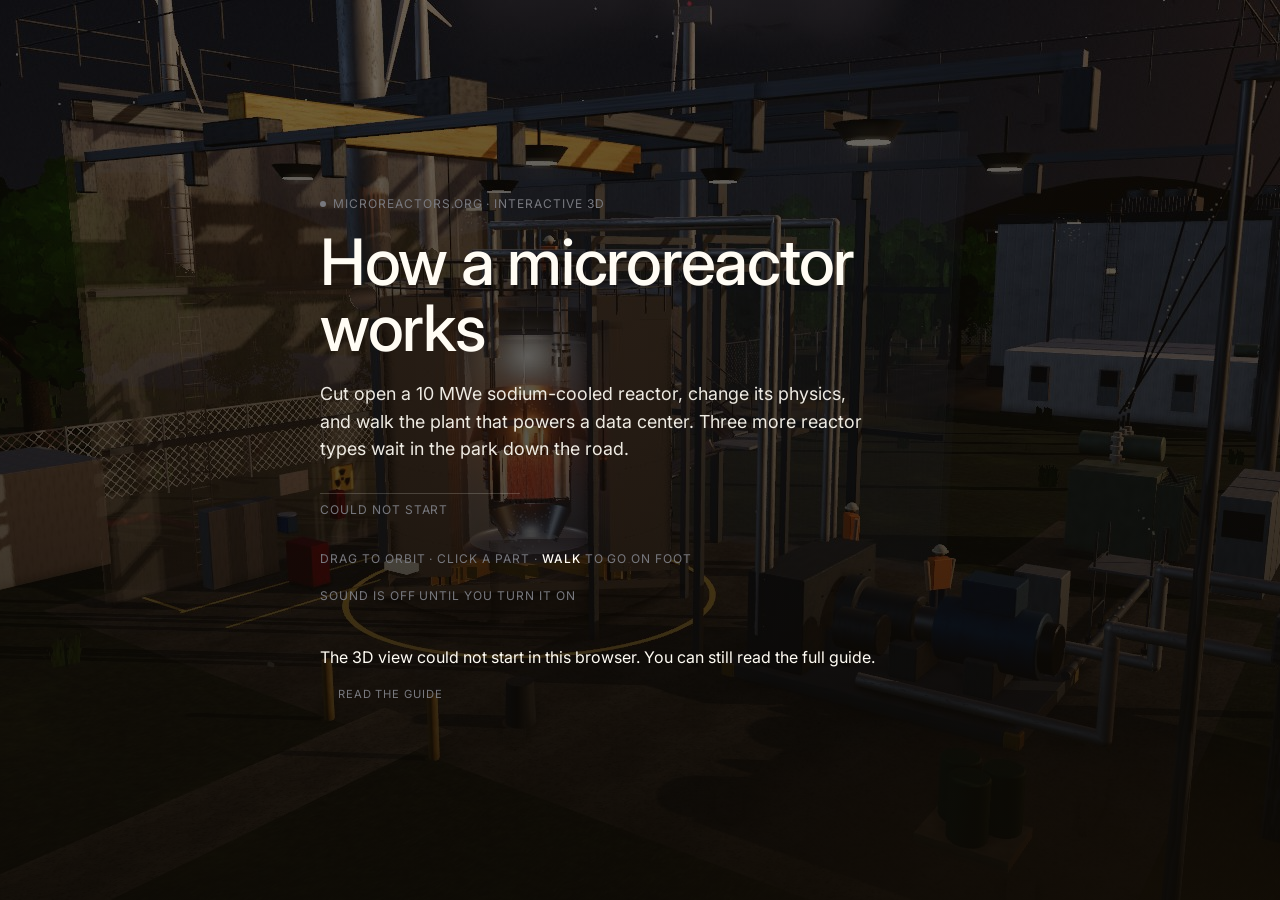
==== index.html @ c4700406 "Image stage, night sky, lamp halos, surface detail, small motion, label leaders - Post: AgX tone map" ====
<!DOCTYPE html>
<html lang="en">
<head>
<meta charset="utf-8">
<meta name="viewport" content="width=device-width, initial-scale=1, maximum-scale=1, user-scalable=no">
<title>How Microreactors Work: Interactive 3D Nuclear Plant Tour | Microreactors.org</title>
<meta name="description" content="Explore a microreactor in 3D. Cut open a sodium-cooled reactor, run its physics, walk the plant that powers a data center, and compare three more reactor types.">
<meta name="robots" content="index, follow, max-image-preview:large">
<meta name="theme-color" content="#0d0a05">
<link rel="icon" href="favicon.svg" type="image/svg+xml">
<link rel="apple-touch-icon" href="icon-192.png">
<link rel="manifest" href="site.webmanifest">
<link rel="canonical" href="https://microreactors.org/">
<meta property="og:type" content="article">
<meta property="og:site_name" content="Microreactors.org">
<meta property="og:locale" content="en_US">
<meta property="og:title" content="How Microreactors Work, in Interactive 3D">
<meta property="og:description" content="Cut open a sodium-cooled microreactor, run its physics, and walk the plant that powers a data center. Then visit heat-pipe, gas-cooled, and molten-salt reactors next door.">
<meta property="og:url" content="https://microreactors.org/">
<meta property="og:image" content="https://microreactors.org/og.png">
<meta property="og:image:width" content="1200">
<meta property="og:image:height" content="630">
<meta property="og:image:alt" content="Cutaway 3D view of a sodium-cooled microreactor inside its plant at dusk">
<meta name="twitter:card" content="summary_large_image">
<meta name="twitter:title" content="How Microreactors Work, in Interactive 3D">
<meta name="twitter:description" content="Cut open a sodium-cooled microreactor, run its physics, and walk the plant that powers a data center.">
<meta name="twitter:image" content="https://microreactors.org/og.png">
<!-- JSONLD:START -->
<script type="application/ld+json">{"@context":"https://schema.org","@type":"TechArticle","headline":"How microreactors work: an interactive 3D tour of a sodium-cooled plant, the data center it powers, and three other reactor types","description":"An interactive 3D explainer of a 10 MWe sodium-cooled microreactor: core, control drums, sodium pool, passive safety, power conversion, grid connection, and the data center it powers. A demonstration park adds heat-pipe, gas-cooled, and molten-salt microreactors.","name":"Microreactors.org: How Microreactors Work","url":"https://microreactors.org/","inLanguage":"en","publisher":{"@type":"Organization","name":"Microreactors.org","url":"https://microreactors.org/","logo":{"@type":"ImageObject","url":"https://microreactors.org/icon-512.png"}},"image":"https://microreactors.org/og.png","isAccessibleForFree":true,"learningResourceType":"interactive 3D model","audience":{"@type":"Audience","audienceType":"general public, students, policymakers"},"about":[{"@type":"Thing","name":"Microreactor"},{"@type":"Thing","name":"Sodium-cooled fast reactor"},{"@type":"Thing","name":"Nuclear power for data centers"},{"@type":"Thing","name":"Heat-pipe reactor"},{"@type":"Thing","name":"High-temperature gas-cooled reactor"},{"@type":"Thing","name":"Molten salt reactor"}],"hasPart":[{"@type":"DefinedTerm","name":"Reactor core","description":"The core is the compact region where fission takes place. Fuel assemblies sit in a tight hexagonal lattice, and the reflector surrounds them.","url":"https://microreactors.org/#core","inDefinedTermSet":"Reactor core"},{"@type":"DefinedTerm","name":"Fuel assemblies","description":"Each assembly is a hexagonal steel duct that holds a bundle of fuel pins. Sodium flows upward through the duct and carries the heat away.","url":"https://microreactors.org/#assemblies","inDefinedTermSet":"Reactor core"},{"@type":"DefinedTerm","name":"Fuel pins","description":"Fuel pins are sealed steel tubes filled with uranium fuel pellets. A wire wrapped around each pin keeps the pins apart and lets sodium flow between them.","url":"https://microreactors.org/#pins","inDefinedTermSet":"Reactor core"},{"@type":"DefinedTerm","name":"Neutron reflector","description":"The reflector ring surrounds the core and bounces escaping neutrons back in. It lets a small core sustain a chain reaction with less fuel.","url":"https://microreactors.org/#reflector","inDefinedTermSet":"Reactor core"},{"@type":"DefinedTerm","name":"Control drums","description":"Control drums are rotating cylinders inside the reflector. One face is a neutron absorber: turned toward the core it lowers power, turned away it raises power.","url":"https://microreactors.org/#drums","inDefinedTermSet":"Reactor core"},{"@type":"DefinedTerm","name":"Shutdown rods","description":"Shutdown rods drop into the core to stop the chain reaction. Gravity inserts them when the holding magnets lose power, so the system needs no operator action.","url":"https://microreactors.org/#rods","inDefinedTermSet":"Reactor core"},{"@type":"DefinedTerm","name":"Reactor vessel","description":"The reactor vessel is a stainless-steel tank that holds the core and the sodium pool. It operates near atmospheric pressure because sodium boils at 883 °C, far above operating temperature.","url":"https://microreactors.org/#vessel","inDefinedTermSet":"Primary system"},{"@type":"DefinedTerm","name":"Guard vessel","description":"A second steel vessel surrounds the reactor vessel with a small gap. If the inner vessel leaks, the guard vessel catches the sodium and keeps the core covered.","url":"https://microreactors.org/#guard","inDefinedTermSet":"Primary system"},{"@type":"DefinedTerm","name":"Sodium coolant pool","description":"Liquid sodium fills the vessel and carries heat from the core to the heat exchangers. It conducts heat very well and stays liquid from 98 °C to 883 °C.","url":"https://microreactors.org/#sodium","inDefinedTermSet":"Primary system"},{"@type":"DefinedTerm","name":"Electromagnetic pumps","description":"EM pumps drive sodium with magnetic fields instead of impellers. They have no moving parts, no seals, and nothing to wear out.","url":"https://microreactors.org/#pumps","inDefinedTermSet":"Primary system"},{"@type":"DefinedTerm","name":"Intermediate heat exchangers","description":"The IHX moves heat from the radioactive primary sodium to a clean intermediate loop. Thousands of thin tubes give the two fluids a large contact area without mixing.","url":"https://microreactors.org/#ihx","inDefinedTermSet":"Primary system"},{"@type":"DefinedTerm","name":"Reactor head & drives","description":"The head closes the vessel and carries every penetration. Rod drives, instrument lines, and pipe nozzles pass through it, and a rotating plug gives access for refueling.","url":"https://microreactors.org/#head","inDefinedTermSet":"Primary system"},{"@type":"DefinedTerm","name":"Decay heat removal","description":"After shutdown the fuel still produces a few percent of full power. Air ducts around the guard vessel let natural convection carry that heat to a chimney with no pumps and no power.","url":"https://microreactors.org/#dhr","inDefinedTermSet":"Safety & shielding"},{"@type":"DefinedTerm","name":"Radiation shielding","description":"Thick concrete and steel around the vessel absorb neutrons and gamma rays. Workers can approach the building while the reactor operates.","url":"https://microreactors.org/#shield","inDefinedTermSet":"Safety & shielding"},{"@type":"DefinedTerm","name":"Instrumentation","description":"Neutron detectors, thermocouples, and sodium level sensors report on the core in real time. The control system uses these readings to adjust the drums automatically.","url":"https://microreactors.org/#instruments","inDefinedTermSet":"Safety & shielding"},{"@type":"DefinedTerm","name":"Intermediate loop piping","description":"Insulated pipes carry the clean intermediate fluid from the IHX to the power conversion unit and back. The loop keeps radioactive sodium inside the reactor vault.","url":"https://microreactors.org/#loop","inDefinedTermSet":"Power conversion"},{"@type":"DefinedTerm","name":"Power conversion unit","description":"The PCU turns heat into electricity. Hot intermediate fluid heats a working gas that spins a turbine and a generator.","url":"https://microreactors.org/#pcu","inDefinedTermSet":"Power conversion"},{"@type":"DefinedTerm","name":"Air-cooled heat rejection","description":"Fans blow air across finned tubes to reject the waste heat of the power cycle. Dry cooling means the plant needs no cooling water.","url":"https://microreactors.org/#cooler","inDefinedTermSet":"Power conversion"},{"@type":"DefinedTerm","name":"Transmission line","description":"A short line carries the plant output to the campus substation. A second circuit on lattice towers ties the plant to the regional grid.","url":"https://microreactors.org/#txline","inDefinedTermSet":"Grid connection"},{"@type":"DefinedTerm","name":"Campus substation","description":"The campus substation steps the voltage down for the data center. Two transformers share the load so one can rest during maintenance.","url":"https://microreactors.org/#dcsub","inDefinedTermSet":"Grid connection"},{"@type":"DefinedTerm","name":"Data hall","description":"The data hall holds the servers that use the reactor output. One microreactor carries roughly 8 MW of IT load plus cooling and losses.","url":"https://microreactors.org/#dchall","inDefinedTermSet":"Data center"},{"@type":"DefinedTerm","name":"Server racks","description":"Servers sit in rows of racks with hot-aisle containment. Cold air enters the front of each rack and hot air leaves into a sealed aisle.","url":"https://microreactors.org/#racks","inDefinedTermSet":"Data center"},{"@type":"DefinedTerm","name":"UPS & electrical room","description":"The electrical room receives the feed from the substation and conditions it. UPS units ride through short dips while the generators start.","url":"https://microreactors.org/#ups","inDefinedTermSet":"Data center"},{"@type":"DefinedTerm","name":"Battery storage","description":"Battery containers smooth the load the reactor sees. The reactor runs flat out, and the batteries absorb or supply the difference.","url":"https://microreactors.org/#bess","inDefinedTermSet":"Data center"},{"@type":"DefinedTerm","name":"Backup generators","description":"Standby generators cover the hall if the reactor or the line is out. With the reactor as prime power, they run only for tests.","url":"https://microreactors.org/#gens","inDefinedTermSet":"Data center"},{"@type":"DefinedTerm","name":"Cooling plant","description":"Rooftop coolers reject the heat the servers make. Fans pull air across coils, and the chilled loop returns to the hall.","url":"https://microreactors.org/#dccool","inDefinedTermSet":"Data center"},{"@type":"DefinedTerm","name":"Reactor building","description":"A steel building encloses the reactor module and the power unit. Inside it, a concrete shield silo holds the module, gives seismic protection, and forms a final barrier for sodium.","url":"https://microreactors.org/#building","inDefinedTermSet":"Site & structure"},{"@type":"DefinedTerm","name":"Bridge crane","description":"An overhead bridge crane runs the length of the building. It lifts the reactor head, the shield plug, and the spent core cask during refueling.","url":"https://microreactors.org/#crane","inDefinedTermSet":"Site & structure"},{"@type":"DefinedTerm","name":"Switchyard & transformer","description":"The generator output steps up through a transformer to the local grid voltage. Switchgear cabinets protect the plant and let operators isolate it from the grid.","url":"https://microreactors.org/#switchyard","inDefinedTermSet":"Grid connection"},{"@type":"DefinedTerm","name":"Module delivery truck","description":"A heavy-haul trailer brings a complete reactor module from the factory. The crane lifts the skid off the trailer and sets it in the silo.","url":"https://microreactors.org/#truck","inDefinedTermSet":"Site & structure"},{"@type":"DefinedTerm","name":"Control & operations building","description":"Operators monitor the plant from this building. The reactor runs on its own, and the control system needs only oversight, so the room is small.","url":"https://microreactors.org/#control","inDefinedTermSet":"Site & structure"},{"@type":"DefinedTerm","name":"Used fuel cask pad","description":"After a core swap, the used core cools in a steel and concrete cask on this pad. The casks are passive, need no power, and ship off site later.","url":"https://microreactors.org/#casks","inDefinedTermSet":"Site & structure"},{"@type":"DefinedTerm","name":"Transport skid","description":"The reactor module ships from the factory on a steel skid. The skid sets the module in the shield silo and acts as its seismic base.","url":"https://microreactors.org/#skid","inDefinedTermSet":"Site & structure"},{"@type":"DefinedTerm","name":"Heat-pipe reactor module","description":"This sister plant has no pumps and no liquid coolant loop. The whole reactor ships inside one steel canister on a truck, and the lid is off here so you can see inside.","url":"https://microreactors.org/#hp_canister","inDefinedTermSet":"Heat-pipe reactor (park)"},{"@type":"DefinedTerm","name":"Monolith core","description":"The core is one solid block with fuel channels and heat-pipe channels drilled through it. Heat moves from the fuel into the block, then into the pipes. Nothing flows inside the core.","url":"https://microreactors.org/#hp_core","inDefinedTermSet":"Heat-pipe reactor (park)"},{"@type":"DefinedTerm","name":"Sodium heat pipes","description":"Each pipe is a sealed tube with a little sodium inside. Sodium boils at the hot end, the vapor flows to the cold end, condenses, and a wick pulls the liquid back. No pump, no valve, no power.","url":"https://microreactors.org/#hp_pipes","inDefinedTermSet":"Heat-pipe reactor (park)"},{"@type":"DefinedTerm","name":"Control drums","description":"Drums in the reflector turn to bring an absorber face toward or away from the core. They are the same idea as the drums in the sodium plant.","url":"https://microreactors.org/#hp_drums","inDefinedTermSet":"Heat-pipe reactor (park)"},{"@type":"DefinedTerm","name":"Heat-pipe heat exchanger","description":"The cold ends of the heat pipes pass through this block. Air or carbon dioxide flows around them, picks up the heat, and goes to the turbine.","url":"https://microreactors.org/#hp_hx","inDefinedTermSet":"Heat-pipe reactor (park)"},{"@type":"DefinedTerm","name":"Open-air Brayton skid","description":"A gas turbine and generator sit on one skid outside the canister. Air comes in through the filter house, goes through the heat exchanger, spins the turbine, and leaves through the stack.","url":"https://microreactors.org/#hp_pcu","inDefinedTermSet":"Heat-pipe reactor (park)"},{"@type":"DefinedTerm","name":"Helium pressure vessel","description":"This plant cools its core with helium gas under pressure. Helium does not react with anything and cannot boil. The vessel is a tall steel cylinder with the core in the middle.","url":"https://microreactors.org/#ht_vessel","inDefinedTermSet":"Gas-cooled reactor (park)"},{"@type":"DefinedTerm","name":"TRISO fuel","description":"Each fuel kernel is smaller than a poppy seed and wears four ceramic coatings. The coatings hold in fission products to well above 1,600 °C. The display case shows one particle cut open at large scale.","url":"https://microreactors.org/#ht_fuel","inDefinedTermSet":"Gas-cooled reactor (park)"},{"@type":"DefinedTerm","name":"Helium circulator","description":"A motor-driven blower on top of the vessel pushes helium down the outside of the core and up through the fuel. If it stops, the core cools itself by conduction and radiation.","url":"https://microreactors.org/#ht_circulator","inDefinedTermSet":"Gas-cooled reactor (park)"},{"@type":"DefinedTerm","name":"Helium-to-salt heat exchanger","description":"Hot helium hands its heat to a molten salt here. The salt then leaves the reactor building, so no nuclear system runs through the power plant next door.","url":"https://microreactors.org/#ht_ihx","inDefinedTermSet":"Gas-cooled reactor (park)"},{"@type":"DefinedTerm","name":"Molten-salt storage tanks","description":"Two tanks store hot and cold salt. The reactor runs flat out all day. The salt releases heat to the turbine when the data center needs it, like a thermal battery.","url":"https://microreactors.org/#ht_salt","inDefinedTermSet":"Gas-cooled reactor (park)"},{"@type":"DefinedTerm","name":"Steam turbine-generator","description":"Hot salt boils water in a steam generator, and the steam drives this turbine. It is ordinary power-plant equipment, and it can run faster or slower than the reactor because the tanks sit in between.","url":"https://microreactors.org/#ht_turbine","inDefinedTermSet":"Gas-cooled reactor (park)"},{"@type":"DefinedTerm","name":"Molten-salt reactor vessel","description":"In this plant the fuel is dissolved in the coolant. A hot salt with uranium in it flows through channels in a graphite block, where it goes critical, and then out to a heat exchanger.","url":"https://microreactors.org/#ms_vessel","inDefinedTermSet":"Molten-salt reactor (park)"},{"@type":"DefinedTerm","name":"Fuel-salt pump","description":"A pump on the vessel head moves the fuel salt around the loop. The motor sits above the salt, out of the heat, with a long shaft down to the impeller.","url":"https://microreactors.org/#ms_pump","inDefinedTermSet":"Molten-salt reactor (park)"},{"@type":"DefinedTerm","name":"Primary heat exchanger","description":"Fuel salt on one side, a clean coolant salt on the other. Fission products stay in the primary loop. The coolant salt carries the heat to the steam plant.","url":"https://microreactors.org/#ms_hx","inDefinedTermSet":"Molten-salt reactor (park)"},{"@type":"DefinedTerm","name":"Freeze plug and drain tank","description":"A small blower keeps a plug of salt frozen in the drain line. If power fails, the blower stops, the plug melts, and the fuel drains by gravity into this tank, where it cannot stay critical and cools passively.","url":"https://microreactors.org/#ms_drain","inDefinedTermSet":"Molten-salt reactor (park)"},{"@type":"DefinedTerm","name":"Off-gas system","description":"Gaseous fission products bubble out of the liquid fuel. The off-gas system pulls them into charcoal beds, holds them while they decay, and keeps the loop clean.","url":"https://microreactors.org/#ms_offgas","inDefinedTermSet":"Molten-salt reactor (park)"},{"@type":"DefinedTerm","name":"Steam plant","description":"Coolant salt boils water in the steam generator, and the steam turns the turbine-generator under the canopy. The reactor cell wall sits between here and the fuel.","url":"https://microreactors.org/#ms_turbine","inDefinedTermSet":"Molten-salt reactor (park)"}]}</script><!-- JSONLD:END -->
<link rel="preconnect" href="https://cdn.jsdelivr.net" crossorigin>
<link rel="modulepreload" href="app.js">
<link rel="modulepreload" href="walk.js">
<link rel="modulepreload" href="textures.js">
<link rel="modulepreload" href="physics.js">
<link rel="modulepreload" href="parts.js">
<link rel="modulepreload" href="audio.js">
<link rel="modulepreload" href="analytics.js">
<link rel="preconnect" href="https://fonts.googleapis.com">
<link rel="preconnect" href="https://fonts.gstatic.com" crossorigin>
<link href="https://fonts.googleapis.com/css2?family=Inter:wght@300;400;500;600&display=swap" rel="stylesheet">
<link rel="stylesheet" href="styles.css">
<script type="importmap">
{
  "imports": {
    "three": "https://cdn.jsdelivr.net/npm/three@0.170.0/build/three.module.js",
    "three/addons/": "https://cdn.jsdelivr.net/npm/three@0.170.0/examples/jsm/"
  }
}
</script>
</head>
<body>
<div id="app">
  <canvas id="c"></canvas>
  <div id="labels"></div>

  <!-- Loading (behind the title page) -->
  <div id="loading">
    <span class="dot dot--dashed dot--xl"></span>
    <div class="ltxt">Building the plant</div>
  </div>
  <!-- Title page -->
  <div id="intro" role="dialog" aria-labelledby="introTitle">
    <div class="introBg"></div>
    <div class="introBox">
      <div class="eyebrow"><span class="dot"></span>microreactors.org · interactive 3D</div>
      <h1 id="introTitle">How a microreactor works</h1>
      <p class="introLead">Cut open a 10 MWe sodium-cooled reactor, change its physics, and walk the plant that powers a data center. Three more reactor types wait in the park down the road.</p>
      <div class="introRow">
        <button id="enterBtn" class="enter" type="button" disabled><span class="dot dot--dashed"></span><span class="enterTxt">Preparing the plant</span></button>
        <div class="introStatus"><div class="introBar"><i id="introBarFill"></i></div><span id="introStep">Weathering materials</span></div>
      </div>
      <p class="introNote"><span>Drag to orbit · Click a part · <b>Walk</b> to go on foot</span><span>Sound is off until you turn it on</span></p>
      <div id="introFail" class="hidden"><p>The 3D view could not start in this browser. You can still read the full guide.</p><button id="introGuide" class="tbtn" type="button">Read the guide</button></div>
    </div>
  </div>

  <!-- Brand ornaments: gutter rulers and a coordinates stamp -->
  <div class="ruler-v ruler-v--left" aria-hidden="true"></div>
  <div class="ruler-v ruler-v--right" aria-hidden="true"></div>
  <div id="stamp" aria-hidden="true"><span class="fig">FIG 01</span><span class="coords">MICROREACTOR · SODIUM-COOLED · 10 MWe</span></div>

  <!-- Info card -->
  <section id="card" class="hidden">
    <button id="cardClose" class="xbtn" aria-label="Close">✕</button>
    <div class="eyebrow"><span class="dot"></span><span id="cardGroup"></span></div>
    <h2 id="cardTitle"></h2>
    <p id="cardDesc"></p>
    <dl id="cardSpecs"></dl>
    <div class="cardBtns">
      <button id="btnFly" class="tlink">Fly to</button>
      <button id="btnIsolate" class="tlink">X-ray others</button>
      <button id="btnNext" class="tlink">Next →</button>
    </div>
  </section>

  <!-- Physics panel -->
  <aside id="physics" class="hidden" aria-label="Plant physics">
    <button class="xbtn pClose" aria-label="Close">✕</button>
    <div class="eyebrow"><span class="dot dot--dashed"></span>Plant physics · live</div>
    <p id="phStatus" class="pStatus">Steady at full power. The drums hold reactivity at zero.</p>
    <div class="pRow">
      <label for="phDrums">Control drums <span id="phDrumsVal">60% out</span></label>
      <input id="phDrums" type="range" min="0" max="100" value="60">
    </div>
    <div class="pRow pToggles">
      <button id="phPumps" class="pt on"><span class="dot"></span>Primary pumps <em>on</em></button>
      <button id="phGen" class="pt on"><span class="dot"></span>Turbine-generator <em>online</em></button>
    </div>
    <div class="pRow pToggles">
      <button id="phScram" class="pt danger"><span class="dot"></span>SCRAM: drop the rods</button>
      <button id="phReset" class="pt"><span class="dot"></span>Reset to normal</button>
    </div>
    <canvas id="phChart" width="320" height="84" aria-label="Power and outlet temperature, last 90 seconds"></canvas>
    <div class="pLegend"><span><i class="lp"></i>Power</span><span><i class="lt"></i>Outlet temperature</span></div>
    <dl id="phRead" class="pRead">
      <dt>Thermal power</dt><dd id="rP">100% · 30.0 MWt</dd>
      <dt>Electric output</dt><dd id="rE">10.0 MWe</dd>
      <dt>Core outlet</dt><dd id="rT">550 °C</dd>
      <dt>Sodium flow</dt><dd id="rF">100% · pumped</dd>
      <dt>Passive cooling</dt><dd id="rR">0.1 MWt to air</dd>
      <dt>Data hall supply</dt><dd id="rD">Reactor</dd>
      <dt>Batteries</dt><dd id="rB">100%</dd>
      <dt>Backup generators</dt><dd id="rG">Standby</dd>
    </dl>
    <p class="fine">A lumped model for teaching: reactivity from the drums, negative temperature feedback, pump coast-down to natural circulation, decay heat after shutdown. Not a licensing calculation.</p>
  </aside>

  <!-- Guide: crawlable text for every part -->
  <aside id="guide" class="hidden" aria-label="Guide">
    <button class="xbtn gClose" aria-label="Close">✕</button>
    <div class="gScroll">
<!-- GUIDE:START -->
<header class="gHead"><div class="eyebrow"><span class="dot"></span>Guide</div><h1>How a sodium-cooled microreactor works, and how it powers a data center</h1><p class="lead">A microreactor is a small nuclear reactor, usually under 20 megawatts of electricity, that a factory builds and a truck delivers. This model shows a representative sodium-cooled, pool-type design of about 10 MWe, the building around it, the switchyard and transmission line, and the data center it powers.</p><p class="lead">Liquid sodium carries heat from a compact core to heat exchangers at near atmospheric pressure. Control drums in the reflector set the power. Shutdown rods and passive air cooling keep the core safe with no pumps and no operator action. The whole module ships on one skid and sets into a concrete shield silo.</p><p class="lead">Use the 3D model to cut the reactor open, explode it, search every part, run the start-up sequence, and change the physics live. The guide below lists every labeled component with its role and typical specifications.</p></header>
<section class="gGroup" id="guide-group-core"><h2>Reactor core</h2>
<article class="gPart" id="guide-core"><h3>Reactor core</h3><p>The core is the compact region where fission takes place. Fuel assemblies sit in a tight hexagonal lattice, and the reflector surrounds them.</p><dl><dt>Thermal power</dt><dd>≈ 30 MWt</dd><dt>Active height</dt><dd>≈ 1.0 m</dd><dt>Diameter</dt><dd>≈ 1.2 m</dd><dt>Refueling</dt><dd>Whole-core swap every 5–10 years</dd></dl><a class="tlink gShow" href="#core" data-part="core">Show in 3D →</a></article>
<article class="gPart" id="guide-assemblies"><h3>Fuel assemblies</h3><p>Each assembly is a hexagonal steel duct that holds a bundle of fuel pins. Sodium flows upward through the duct and carries the heat away.</p><dl><dt>Count</dt><dd>61</dd><dt>Duct material</dt><dd>HT-9 ferritic steel</dd><dt>Lattice pitch</dt><dd>≈ 135 mm</dd><dt>Pins per assembly</dt><dd>91, wire-wrapped</dd></dl><a class="tlink gShow" href="#assemblies" data-part="assemblies">Show in 3D →</a></article>
<article class="gPart" id="guide-pins"><h3>Fuel pins</h3><p>Fuel pins are sealed steel tubes filled with uranium fuel pellets. A wire wrapped around each pin keeps the pins apart and lets sodium flow between them.</p><dl><dt>Fuel form</dt><dd>U-Zr metal or UO₂, HALEU (&lt; 20% U-235)</dd><dt>Cladding</dt><dd>HT-9 steel</dd><dt>Pin diameter</dt><dd>≈ 9 mm</dd><dt>Peak cladding temp.</dt><dd>≈ 650 °C</dd></dl><a class="tlink gShow" href="#pins" data-part="pins">Show in 3D →</a></article>
<article class="gPart" id="guide-reflector"><h3>Neutron reflector</h3><p>The reflector ring surrounds the core and bounces escaping neutrons back in. It lets a small core sustain a chain reaction with less fuel.</p><dl><dt>Material</dt><dd>Beryllium oxide or graphite in steel cans</dd><dt>Radial thickness</dt><dd>≈ 280 mm</dd><dt>Height</dt><dd>≈ 1.1 m</dd><dt>Also houses</dt><dd>12 control drums</dd></dl><a class="tlink gShow" href="#reflector" data-part="reflector">Show in 3D →</a></article>
<article class="gPart" id="guide-drums"><h3>Control drums</h3><p>Control drums are rotating cylinders inside the reflector. One face is a neutron absorber: turned toward the core it lowers power, turned away it raises power.</p><dl><dt>Count</dt><dd>12</dd><dt>Absorber</dt><dd>Boron carbide (B₄C) sector, 120°</dd><dt>Diameter</dt><dd>≈ 220 mm</dd><dt>Drive</dt><dd>Stepper motor, 0–180° rotation</dd></dl><a class="tlink gShow" href="#drums" data-part="drums">Show in 3D →</a></article>
<article class="gPart" id="guide-rods"><h3>Shutdown rods</h3><p>Shutdown rods drop into the core to stop the chain reaction. Gravity inserts them when the holding magnets lose power, so the system needs no operator action.</p><dl><dt>Count</dt><dd>3</dd><dt>Absorber</dt><dd>Boron carbide (B₄C)</dd><dt>Insertion time</dt><dd>&lt; 2 s</dd><dt>Hold</dt><dd>Electromagnetic latch, fail-safe</dd></dl><a class="tlink gShow" href="#rods" data-part="rods">Show in 3D →</a></article>
</section>
<section class="gGroup" id="guide-group-primary"><h2>Primary system</h2>
<article class="gPart" id="guide-vessel"><h3>Reactor vessel</h3><p>The reactor vessel is a stainless-steel tank that holds the core and the sodium pool. It operates near atmospheric pressure because sodium boils at 883 °C, far above operating temperature.</p><dl><dt>Material</dt><dd>316H stainless steel</dd><dt>Height</dt><dd>≈ 5.5 m</dd><dt>Diameter</dt><dd>≈ 2.4 m</dd><dt>Design pressure</dt><dd>Near atmospheric</dd></dl><a class="tlink gShow" href="#vessel" data-part="vessel">Show in 3D →</a></article>
<article class="gPart" id="guide-guard"><h3>Guard vessel</h3><p>A second steel vessel surrounds the reactor vessel with a small gap. If the inner vessel leaks, the guard vessel catches the sodium and keeps the core covered.</p><dl><dt>Gap</dt><dd>≈ 150 mm, argon filled</dd><dt>Material</dt><dd>Stainless steel</dd><dt>Leak detection</dt><dd>Gap sensors and level probes</dd><dt>Function</dt><dd>Second barrier for sodium</dd></dl><a class="tlink gShow" href="#guard" data-part="guard">Show in 3D →</a></article>
<article class="gPart" id="guide-sodium"><h3>Sodium coolant pool</h3><p>Liquid sodium fills the vessel and carries heat from the core to the heat exchangers. It conducts heat very well and stays liquid from 98 °C to 883 °C.</p><dl><dt>Core inlet</dt><dd>≈ 400 °C</dd><dt>Core outlet</dt><dd>≈ 550 °C</dd><dt>Inventory</dt><dd>≈ 20 tonnes</dd><dt>Cover gas</dt><dd>Argon at ~1 atm</dd></dl><a class="tlink gShow" href="#sodium" data-part="sodium">Show in 3D →</a></article>
<article class="gPart" id="guide-pumps"><h3>Electromagnetic pumps</h3><p>EM pumps drive sodium with magnetic fields instead of impellers. They have no moving parts, no seals, and nothing to wear out.</p><dl><dt>Count</dt><dd>2</dd><dt>Type</dt><dd>Annular linear induction</dd><dt>Flow</dt><dd>≈ 150 kg/s each</dd><dt>Backup</dt><dd>Natural circulation</dd></dl><a class="tlink gShow" href="#pumps" data-part="pumps">Show in 3D →</a></article>
<article class="gPart" id="guide-ihx"><h3>Intermediate heat exchangers</h3><p>The IHX moves heat from the radioactive primary sodium to a clean intermediate loop. Thousands of thin tubes give the two fluids a large contact area without mixing.</p><dl><dt>Count</dt><dd>2</dd><dt>Type</dt><dd>Shell-and-tube, counter-flow</dd><dt>Duty</dt><dd>≈ 15 MWt each</dd><dt>Secondary fluid</dt><dd>Sodium or molten salt</dd></dl><a class="tlink gShow" href="#ihx" data-part="ihx">Show in 3D →</a></article>
<article class="gPart" id="guide-head"><h3>Reactor head &amp; drives</h3><p>The head closes the vessel and carries every penetration. Rod drives, instrument lines, and pipe nozzles pass through it, and a rotating plug gives access for refueling.</p><dl><dt>Deck thickness</dt><dd>≈ 300 mm steel</dd><dt>Rotating plug</dt><dd>≈ 1.8 m diameter</dd><dt>Penetrations</dt><dd>Rod drives, IHX nozzles, instruments</dd><dt>Shield plug</dt><dd>Borated steel and concrete below deck</dd></dl><a class="tlink gShow" href="#head" data-part="head">Show in 3D →</a></article>
</section>
<section class="gGroup" id="guide-group-safety"><h2>Safety &amp; shielding</h2>
<article class="gPart" id="guide-dhr"><h3>Decay heat removal</h3><p>After shutdown the fuel still produces a few percent of full power. Air ducts around the guard vessel let natural convection carry that heat to a chimney with no pumps and no power.</p><dl><dt>Type</dt><dd>Reactor vessel auxiliary cooling (RVACS)</dd><dt>Capacity</dt><dd>≈ 1 MWt</dd><dt>Driving force</dt><dd>Natural draft</dd><dt>Availability</dt><dd>Always on, passive</dd></dl><a class="tlink gShow" href="#dhr" data-part="dhr">Show in 3D →</a></article>
<article class="gPart" id="guide-shield"><h3>Radiation shielding</h3><p>Thick concrete and steel around the vessel absorb neutrons and gamma rays. Workers can approach the building while the reactor operates.</p><dl><dt>Material</dt><dd>Reinforced concrete and borated steel</dd><dt>Radial thickness</dt><dd>≈ 1.4 m</dd><dt>Top shield</dt><dd>Rotating shield plug</dd><dt>Design goal</dt><dd>Public dose limits met at site boundary</dd></dl><a class="tlink gShow" href="#shield" data-part="shield">Show in 3D →</a></article>
<article class="gPart" id="guide-instruments"><h3>Instrumentation</h3><p>Neutron detectors, thermocouples, and sodium level sensors report on the core in real time. The control system uses these readings to adjust the drums automatically.</p><dl><dt>Neutron detectors</dt><dd>4 ex-core fission chambers</dd><dt>Temperature</dt><dd>≈ 200 thermocouples</dd><dt>Leak detection</dt><dd>Guard-vessel gap sensors</dd><dt>Operation</dt><dd>Autonomous with remote monitoring</dd></dl><a class="tlink gShow" href="#instruments" data-part="instruments">Show in 3D →</a></article>
</section>
<section class="gGroup" id="guide-group-power"><h2>Power conversion</h2>
<article class="gPart" id="guide-loop"><h3>Intermediate loop piping</h3><p>Insulated pipes carry the clean intermediate fluid from the IHX to the power conversion unit and back. The loop keeps radioactive sodium inside the reactor vault.</p><dl><dt>Pipes</dt><dd>2 hot legs, 2 cold legs</dd><dt>Hot leg</dt><dd>≈ 520 °C</dd><dt>Cold leg</dt><dd>≈ 370 °C</dd><dt>Insulation</dt><dd>Mineral wool with steel jacket</dd></dl><a class="tlink gShow" href="#loop" data-part="loop">Show in 3D →</a></article>
<article class="gPart" id="guide-pcu"><h3>Power conversion unit</h3><p>The PCU turns heat into electricity. Hot intermediate fluid heats a working gas that spins a turbine and a generator.</p><dl><dt>Cycle</dt><dd>Supercritical CO₂ Brayton</dd><dt>Net output</dt><dd>≈ 10 MWe</dd><dt>Efficiency</dt><dd>≈ 35–40%</dd><dt>Footprint</dt><dd>One truck-transportable skid</dd></dl><a class="tlink gShow" href="#pcu" data-part="pcu">Show in 3D →</a></article>
<article class="gPart" id="guide-cooler"><h3>Air-cooled heat rejection</h3><p>Fans blow air across finned tubes to reject the waste heat of the power cycle. Dry cooling means the plant needs no cooling water.</p><dl><dt>Type</dt><dd>Forced-draft dry cooler</dd><dt>Heat rejected</dt><dd>≈ 20 MWt</dd><dt>Fans</dt><dd>6 × 3 m diameter</dd><dt>Water use</dt><dd>None</dd></dl><a class="tlink gShow" href="#cooler" data-part="cooler">Show in 3D →</a></article>
</section>
<section class="gGroup" id="guide-group-site"><h2>Site &amp; structure</h2>
<article class="gPart" id="guide-building"><h3>Reactor building</h3><p>A steel building encloses the reactor module and the power unit. Inside it, a concrete shield silo holds the module, gives seismic protection, and forms a final barrier for sodium.</p><dl><dt>Footprint</dt><dd>≈ 18 × 12 m</dd><dt>Shield silo</dt><dd>≈ 1.4 m reinforced concrete</dd><dt>Structure</dt><dd>Steel frame, insulated panels</dd><dt>Seismic</dt><dd>Module on isolated base</dd></dl><a class="tlink gShow" href="#building" data-part="building">Show in 3D →</a></article>
<article class="gPart" id="guide-crane"><h3>Bridge crane</h3><p>An overhead bridge crane runs the length of the building. It lifts the reactor head, the shield plug, and the spent core cask during refueling.</p><dl><dt>Capacity</dt><dd>≈ 40 t</dd><dt>Span</dt><dd>≈ 12 m</dd><dt>Hoist</dt><dd>Electric wire-rope, two speeds</dd><dt>Use</dt><dd>Refueling and major maintenance</dd></dl><a class="tlink gShow" href="#crane" data-part="crane">Show in 3D →</a></article>
<article class="gPart" id="guide-truck"><h3>Module delivery truck</h3><p>A heavy-haul trailer brings a complete reactor module from the factory. The crane lifts the skid off the trailer and sets it in the silo.</p><dl><dt>Load</dt><dd>One module on its skid, ≈ 80 t</dd><dt>Trailer</dt><dd>Lowboy, multi-axle</dd><dt>Permits</dt><dd>Standard oversize-load route</dd><dt>Factory to site</dt><dd>Days, not months</dd></dl><a class="tlink gShow" href="#truck" data-part="truck">Show in 3D →</a></article>
<article class="gPart" id="guide-control"><h3>Control &amp; operations building</h3><p>Operators monitor the plant from this building. The reactor runs on its own, and the control system needs only oversight, so the room is small.</p><dl><dt>Staff on shift</dt><dd>2 operators, 1 security</dd><dt>Monitoring</dt><dd>Local control room plus remote center</dd><dt>Also inside</dt><dd>Offices, instrument shop, break room</dd><dt>Footprint</dt><dd>≈ 14 × 6 m, two floors</dd></dl><a class="tlink gShow" href="#control" data-part="control">Show in 3D →</a></article>
<article class="gPart" id="guide-casks"><h3>Used fuel cask pad</h3><p>After a core swap, the used core cools in a steel and concrete cask on this pad. The casks are passive, need no power, and ship off site later.</p><dl><dt>Casks</dt><dd>4 positions</dd><dt>Shielding</dt><dd>Steel canister in a concrete overpack</dd><dt>Cooling</dt><dd>Passive air, no power</dd><dt>Dose at fence</dt><dd>Below public limits</dd></dl><a class="tlink gShow" href="#casks" data-part="casks">Show in 3D →</a></article>
<article class="gPart" id="guide-skid"><h3>Transport skid</h3><p>The reactor module ships from the factory on a steel skid. The skid sets the module in the shield silo and acts as its seismic base.</p><dl><dt>Fits</dt><dd>Standard heavy-haul trailer</dd><dt>Mass</dt><dd>≈ 80 t with module</dd><dt>Transport</dt><dd>Truck or rail</dd><dt>Install time</dt><dd>Weeks, not years</dd></dl><a class="tlink gShow" href="#skid" data-part="skid">Show in 3D →</a></article>
</section>
<section class="gGroup" id="guide-group-grid"><h2>Grid connection</h2>
<article class="gPart" id="guide-txline"><h3>Transmission line</h3><p>A short line carries the plant output to the campus substation. A second circuit on lattice towers ties the plant to the regional grid.</p><dl><dt>Voltage</dt><dd>69 kV, three phase</dd><dt>Campus line</dt><dd>≈ 30 m on steel monopoles</dd><dt>Grid tie</dt><dd>Lattice towers to the regional network</dd><dt>Capacity</dt><dd>≈ 12 MW, far above plant output</dd></dl><a class="tlink gShow" href="#txline" data-part="txline">Show in 3D →</a></article>
<article class="gPart" id="guide-dcsub"><h3>Campus substation</h3><p>The campus substation steps the voltage down for the data center. Two transformers share the load so one can rest during maintenance.</p><dl><dt>Transformers</dt><dd>2 × 8 MVA, 69 kV to 13.8 kV</dd><dt>Redundancy</dt><dd>N+1, either unit carries the hall</dd><dt>Protection</dt><dd>Breakers and relays in the switch house</dd><dt>Feed to hall</dt><dd>Underground duct bank</dd></dl><a class="tlink gShow" href="#dcsub" data-part="dcsub">Show in 3D →</a></article>
<article class="gPart" id="guide-switchyard"><h3>Switchyard &amp; transformer</h3><p>The generator output steps up through a transformer to the local grid voltage. Switchgear cabinets protect the plant and let operators isolate it from the grid.</p><dl><dt>Transformer</dt><dd>≈ 12 MVA, 13.8 kV to 69 kV</dd><dt>Switchgear</dt><dd>Metal-clad, 3 cabinets</dd><dt>Connection</dt><dd>Single feeder to local grid or microgrid</dd><dt>Islanding</dt><dd>Can run isolated with a load bank</dd></dl><a class="tlink gShow" href="#switchyard" data-part="switchyard">Show in 3D →</a></article>
</section>
<section class="gGroup" id="guide-group-datacenter"><h2>Data center</h2>
<article class="gPart" id="guide-dchall"><h3>Data hall</h3><p>The data hall holds the servers that use the reactor output. One microreactor carries roughly 8 MW of IT load plus cooling and losses.</p><dl><dt>Footprint</dt><dd>≈ 48 × 22 m</dd><dt>IT load</dt><dd>≈ 8 MW</dd><dt>Racks</dt><dd>320 at ≈ 25 kW each</dd><dt>Uptime target</dt><dd>Tier III, concurrently maintainable</dd></dl><a class="tlink gShow" href="#dchall" data-part="dchall">Show in 3D →</a></article>
<article class="gPart" id="guide-racks"><h3>Server racks</h3><p>Servers sit in rows of racks with hot-aisle containment. Cold air enters the front of each rack and hot air leaves into a sealed aisle.</p><dl><dt>Rows</dt><dd>8 rows × 40 racks</dd><dt>Rack power</dt><dd>≈ 25 kW, liquid-ready</dd><dt>Containment</dt><dd>Hot aisle, doors at each end</dd><dt>Distribution</dt><dd>Overhead busway, A and B feeds</dd></dl><a class="tlink gShow" href="#racks" data-part="racks">Show in 3D →</a></article>
<article class="gPart" id="guide-ups"><h3>UPS &amp; electrical room</h3><p>The electrical room receives the feed from the substation and conditions it. UPS units ride through short dips while the generators start.</p><dl><dt>UPS</dt><dd>2 × 5 MW, N+1</dd><dt>Ride-through</dt><dd>≈ 5 minutes at full load</dd><dt>Switchgear</dt><dd>13.8 kV to 480 V</dd><dt>Distribution</dt><dd>PDUs feed the overhead busway</dd></dl><a class="tlink gShow" href="#ups" data-part="ups">Show in 3D →</a></article>
<article class="gPart" id="guide-bess"><h3>Battery storage</h3><p>Battery containers smooth the load the reactor sees. The reactor runs flat out, and the batteries absorb or supply the difference.</p><dl><dt>Capacity</dt><dd>≈ 10 MWh in 3 containers</dd><dt>Power</dt><dd>≈ 5 MW</dd><dt>Chemistry</dt><dd>Lithium iron phosphate</dd><dt>Role</dt><dd>Load following and black start</dd></dl><a class="tlink gShow" href="#bess" data-part="bess">Show in 3D →</a></article>
<article class="gPart" id="guide-gens"><h3>Backup generators</h3><p>Standby generators cover the hall if the reactor or the line is out. With the reactor as prime power, they run only for tests.</p><dl><dt>Units</dt><dd>2 × 3 MW</dd><dt>Fuel</dt><dd>Diesel, 24 hours on site</dd><dt>Start time</dt><dd>&lt; 10 s to full load</dd><dt>Duty</dt><dd>Standby, monthly test</dd></dl><a class="tlink gShow" href="#gens" data-part="gens">Show in 3D →</a></article>
<article class="gPart" id="guide-dccool"><h3>Cooling plant</h3><p>Rooftop coolers reject the heat the servers make. Fans pull air across coils, and the chilled loop returns to the hall.</p><dl><dt>Heat rejected</dt><dd>≈ 9 MW</dd><dt>Units</dt><dd>6 rooftop dry coolers</dd><dt>Loop</dt><dd>Warm water, 30 °C supply</dd><dt>Water use</dt><dd>None, dry cooling</dd></dl><a class="tlink gShow" href="#dccool" data-part="dccool">Show in 3D →</a></article>
</section>
<section class="gGroup" id="guide-group-heatpipe"><h2>Heat-pipe reactor (park)</h2>
<article class="gPart" id="guide-hp_canister"><h3>Heat-pipe reactor module</h3><p>This sister plant has no pumps and no liquid coolant loop. The whole reactor ships inside one steel canister on a truck, and the lid is off here so you can see inside.</p><dl><dt>Electric output</dt><dd>≈ 5 MWe</dd><dt>Thermal power</dt><dd>≈ 15 MWt</dd><dt>Canister</dt><dd>≈ 3 m dia × 10 m</dd><dt>Core life</dt><dd>≈ 8 years, then swap the module</dd></dl><a class="tlink gShow" href="#hp_canister" data-part="hp_canister">Show in 3D →</a></article>
<article class="gPart" id="guide-hp_core"><h3>Monolith core</h3><p>The core is one solid block with fuel channels and heat-pipe channels drilled through it. Heat moves from the fuel into the block, then into the pipes. Nothing flows inside the core.</p><dl><dt>Fuel</dt><dd>TRISO particles in compacts</dd><dt>Block</dt><dd>Graphite or steel monolith</dd><dt>Diameter</dt><dd>≈ 1.6 m</dd><dt>Length</dt><dd>≈ 2.4 m</dd></dl><a class="tlink gShow" href="#hp_core" data-part="hp_core">Show in 3D →</a></article>
<article class="gPart" id="guide-hp_pipes"><h3>Sodium heat pipes</h3><p>Each pipe is a sealed tube with a little sodium inside. Sodium boils at the hot end, the vapor flows to the cold end, condenses, and a wick pulls the liquid back. No pump, no valve, no power.</p><dl><dt>Count</dt><dd>≈ 100 to 200</dd><dt>Working fluid</dt><dd>Sodium, a few hundred grams per pipe</dd><dt>Operating temperature</dt><dd>≈ 650 °C</dd><dt>Heat per pipe</dt><dd>≈ 100 kW</dd></dl><a class="tlink gShow" href="#hp_pipes" data-part="hp_pipes">Show in 3D →</a></article>
<article class="gPart" id="guide-hp_drums"><h3>Control drums</h3><p>Drums in the reflector turn to bring an absorber face toward or away from the core. They are the same idea as the drums in the sodium plant.</p><dl><dt>Count</dt><dd>12</dd><dt>Absorber</dt><dd>Boron carbide</dd><dt>Drive</dt><dd>Electric motor, fail-safe spring</dd></dl><a class="tlink gShow" href="#hp_drums" data-part="hp_drums">Show in 3D →</a></article>
<article class="gPart" id="guide-hp_hx"><h3>Heat-pipe heat exchanger</h3><p>The cold ends of the heat pipes pass through this block. Air or carbon dioxide flows around them, picks up the heat, and goes to the turbine.</p><dl><dt>Working gas</dt><dd>Air or supercritical CO₂</dd><dt>Gas outlet temperature</dt><dd>≈ 600 °C</dd><dt>Size</dt><dd>≈ 2 × 2 × 1.5 m</dd></dl><a class="tlink gShow" href="#hp_hx" data-part="hp_hx">Show in 3D →</a></article>
<article class="gPart" id="guide-hp_pcu"><h3>Open-air Brayton skid</h3><p>A gas turbine and generator sit on one skid outside the canister. Air comes in through the filter house, goes through the heat exchanger, spins the turbine, and leaves through the stack.</p><dl><dt>Cycle</dt><dd>Open-air Brayton</dd><dt>Electric output</dt><dd>≈ 5 MWe</dd><dt>Cooling water</dt><dd>None</dd><dt>Footprint</dt><dd>≈ 12 × 4 m</dd></dl><a class="tlink gShow" href="#hp_pcu" data-part="hp_pcu">Show in 3D →</a></article>
</section>
<section class="gGroup" id="guide-group-htgr"><h2>Gas-cooled reactor (park)</h2>
<article class="gPart" id="guide-ht_vessel"><h3>Helium pressure vessel</h3><p>This plant cools its core with helium gas under pressure. Helium does not react with anything and cannot boil. The vessel is a tall steel cylinder with the core in the middle.</p><dl><dt>Coolant</dt><dd>Helium at ≈ 7 MPa</dd><dt>Core outlet</dt><dd>≈ 630 °C</dd><dt>Thermal power</dt><dd>≈ 15 MWt</dd><dt>Core life</dt><dd>≈ 20 years</dd></dl><a class="tlink gShow" href="#ht_vessel" data-part="ht_vessel">Show in 3D →</a></article>
<article class="gPart" id="guide-ht_fuel"><h3>TRISO fuel</h3><p>Each fuel kernel is smaller than a poppy seed and wears four ceramic coatings. The coatings hold in fission products to well above 1,600 °C. The display case shows one particle cut open at large scale.</p><dl><dt>Kernel</dt><dd>Uranium oxycarbide, ≈ 0.5 mm</dd><dt>Coatings</dt><dd>Buffer, PyC, SiC, PyC</dd><dt>Particle size</dt><dd>≈ 1 mm</dd><dt>Particles per reactor</dt><dd>Billions</dd></dl><a class="tlink gShow" href="#ht_fuel" data-part="ht_fuel">Show in 3D →</a></article>
<article class="gPart" id="guide-ht_circulator"><h3>Helium circulator</h3><p>A motor-driven blower on top of the vessel pushes helium down the outside of the core and up through the fuel. If it stops, the core cools itself by conduction and radiation.</p><dl><dt>Type</dt><dd>Electric, magnetic bearings</dd><dt>Flow</dt><dd>≈ 10 kg/s</dd><dt>Power draw</dt><dd>≈ 300 kW</dd></dl><a class="tlink gShow" href="#ht_circulator" data-part="ht_circulator">Show in 3D →</a></article>
<article class="gPart" id="guide-ht_ihx"><h3>Helium-to-salt heat exchanger</h3><p>Hot helium hands its heat to a molten salt here. The salt then leaves the reactor building, so no nuclear system runs through the power plant next door.</p><dl><dt>Hot side</dt><dd>Helium, 630 °C in</dd><dt>Cold side</dt><dd>Nitrate salt, 560 °C out</dd><dt>Type</dt><dd>Printed-circuit or shell-and-tube</dd></dl><a class="tlink gShow" href="#ht_ihx" data-part="ht_ihx">Show in 3D →</a></article>
<article class="gPart" id="guide-ht_salt"><h3>Molten-salt storage tanks</h3><p>Two tanks store hot and cold salt. The reactor runs flat out all day. The salt releases heat to the turbine when the data center needs it, like a thermal battery.</p><dl><dt>Salt</dt><dd>Sodium and potassium nitrate</dd><dt>Hot tank</dt><dd>≈ 560 °C</dd><dt>Storage</dt><dd>≈ 8 hours at full output</dd><dt>Tank size</dt><dd>≈ 4.5 m dia × 8 m</dd></dl><a class="tlink gShow" href="#ht_salt" data-part="ht_salt">Show in 3D →</a></article>
<article class="gPart" id="guide-ht_turbine"><h3>Steam turbine-generator</h3><p>Hot salt boils water in a steam generator, and the steam drives this turbine. It is ordinary power-plant equipment, and it can run faster or slower than the reactor because the tanks sit in between.</p><dl><dt>Cycle</dt><dd>Steam Rankine</dd><dt>Electric output</dt><dd>≈ 5 MWe</dd><dt>Steam</dt><dd>≈ 540 °C</dd><dt>Cooling</dt><dd>Dry air-cooled condenser</dd></dl><a class="tlink gShow" href="#ht_turbine" data-part="ht_turbine">Show in 3D →</a></article>
</section>
<section class="gGroup" id="guide-group-msr"><h2>Molten-salt reactor (park)</h2>
<article class="gPart" id="guide-ms_vessel"><h3>Molten-salt reactor vessel</h3><p>In this plant the fuel is dissolved in the coolant. A hot salt with uranium in it flows through channels in a graphite block, where it goes critical, and then out to a heat exchanger.</p><dl><dt>Fuel salt</dt><dd>Fluoride salt with uranium</dd><dt>Temperature</dt><dd>≈ 650 °C at near atmospheric pressure</dd><dt>Thermal power</dt><dd>≈ 30 MWt</dd><dt>Moderator</dt><dd>Graphite</dd></dl><a class="tlink gShow" href="#ms_vessel" data-part="ms_vessel">Show in 3D →</a></article>
<article class="gPart" id="guide-ms_pump"><h3>Fuel-salt pump</h3><p>A pump on the vessel head moves the fuel salt around the loop. The motor sits above the salt, out of the heat, with a long shaft down to the impeller.</p><dl><dt>Type</dt><dd>Vertical shaft, sump pump</dd><dt>Flow</dt><dd>≈ 0.5 m³/s</dd><dt>Shaft seal</dt><dd>Inert gas</dd></dl><a class="tlink gShow" href="#ms_pump" data-part="ms_pump">Show in 3D →</a></article>
<article class="gPart" id="guide-ms_hx"><h3>Primary heat exchanger</h3><p>Fuel salt on one side, a clean coolant salt on the other. Fission products stay in the primary loop. The coolant salt carries the heat to the steam plant.</p><dl><dt>Type</dt><dd>Shell-and-tube</dd><dt>Material</dt><dd>Nickel alloy</dd><dt>Secondary salt</dt><dd>FLiBe or FLiNaK</dd></dl><a class="tlink gShow" href="#ms_hx" data-part="ms_hx">Show in 3D →</a></article>
<article class="gPart" id="guide-ms_drain"><h3>Freeze plug and drain tank</h3><p>A small blower keeps a plug of salt frozen in the drain line. If power fails, the blower stops, the plug melts, and the fuel drains by gravity into this tank, where it cannot stay critical and cools passively.</p><dl><dt>Plug</dt><dd>Frozen salt, ≈ 20 mm pipe</dd><dt>Drain time</dt><dd>Minutes</dd><dt>Tank</dt><dd>Flat, subcritical shape with cooling fins</dd></dl><a class="tlink gShow" href="#ms_drain" data-part="ms_drain">Show in 3D →</a></article>
<article class="gPart" id="guide-ms_offgas"><h3>Off-gas system</h3><p>Gaseous fission products bubble out of the liquid fuel. The off-gas system pulls them into charcoal beds, holds them while they decay, and keeps the loop clean.</p><dl><dt>Gases</dt><dd>Xenon, krypton, tritium</dd><dt>Hold-up</dt><dd>Charcoal beds, days to weeks</dd><dt>Carrier</dt><dd>Helium sweep gas</dd></dl><a class="tlink gShow" href="#ms_offgas" data-part="ms_offgas">Show in 3D →</a></article>
<article class="gPart" id="guide-ms_turbine"><h3>Steam plant</h3><p>Coolant salt boils water in the steam generator, and the steam turns the turbine-generator under the canopy. The reactor cell wall sits between here and the fuel.</p><dl><dt>Electric output</dt><dd>≈ 10 MWe</dd><dt>Steam</dt><dd>≈ 550 °C</dd><dt>Cooling</dt><dd>Dry air-cooled condenser</dd></dl><a class="tlink gShow" href="#ms_turbine" data-part="ms_turbine">Show in 3D →</a></article>
</section>
<footer class="gFoot"><p>A representative design for education. Values are typical of a 10 MWe class pool-type sodium-cooled microreactor and of a data center of about 8 MW. They do not describe a specific product. Model and text by microreactors.org.</p></footer>
<!-- GUIDE:END -->
    </div>
  </aside>

  <!-- Bottom controls -->
  <footer id="tools">
    <div class="trow">
      <div class="tgroup search">
        <div id="searchWrap">
          <input id="search" type="search" placeholder="Search parts" autocomplete="off" spellcheck="false" aria-label="Search parts">
          <div id="results"></div>
        </div>
        <div class="dd">
          <button id="partsBtn" class="tbtn" title="All components">Parts</button>
          <div id="partsMenu" class="menu panel hidden"><div id="partList"></div></div>
        </div>
      </div>
      <span class="vr"></span>
      <div class="tgroup slider">
        <label for="cut">Cutaway</label>
        <input id="cut" type="range" min="0" max="100" value="0">
      </div>
      <div class="tgroup slider">
        <label for="explode">Explode</label>
        <input id="explode" type="range" min="0" max="100" value="0">
      </div>
    </div>
    <span class="vr"></span>
    <div class="trow">
      <div class="tgroup">
        <button id="tgFlow" class="tbtn on" title="Coolant and power flow animation">Flow</button>
        <button id="tgLabels" class="tbtn on" title="3D labels (L)">Labels</button>
        <button id="tgTour" class="tbtn" title="Guided tour (T)">Tour</button>
        <button id="btnStartup" class="tbtn" title="Run the reactor start-up sequence">Start-up</button>
        <button id="btnPhysics" class="tbtn" title="Live plant physics: drums, pumps, generator, SCRAM">Physics</button>
        <button id="btnWalk" class="tbtn" title="Walk the site on foot (WASD, E opens doors)">Walk</button>
        <button id="btnGuide" class="tbtn" title="Read the full guide">Guide</button>
        <div class="dd">
          <button id="viewsBtn" class="tbtn" title="Preset camera views">Views</button>
          <div id="viewsMenu" class="menu hidden">
            <button class="mi" data-view="overview">Reactor</button>
            <button class="mi" data-view="section">Core section</button>
            <button class="mi" data-view="top">Top-down</button>
            <button class="mi" data-view="power">Power train</button>
            <button class="mi" data-view="datacenter">Data center</button>
            <button class="mi" data-view="site">Whole site</button>
            <button class="mi" data-view="park">Reactor park</button>
          </div>
        </div>
        <div class="dd">
          <button id="weatherBtn" class="tbtn" title="Wind, rain, storm">Weather</button>
          <div id="weatherMenu" class="menu hidden">
            <button class="mi on" data-weather="calm">Calm evening</button>
            <button class="mi" data-weather="breezy">Breezy</button>
            <button class="mi" data-weather="storm">Thunderstorm</button>
          </div>
        </div>
        <div class="dd">
          <button id="layersBtn" class="tbtn" title="Show or hide layers">Layers</button>
          <div id="layersMenu" class="menu hidden">
            <label><input type="checkbox" data-layer="building" checked> Reactor building</label>
            <label><input type="checkbox" data-layer="shield" checked> Shield silo</label>
            <label><input type="checkbox" data-layer="vessels" checked> Vessels</label>
            <label><input type="checkbox" data-layer="sodium" checked> Sodium pool</label>
            <label><input type="checkbox" data-layer="dcroof" id="dcRoofCb" checked> Data hall roof</label>
            <hr>
            <label><input type="checkbox" id="solidBuilding"> Solid building walls</label>
            <div class="qrow"><span>Quality <em id="qualityLabel"></em></span><button class="mi qbtn on" data-q="auto">Auto</button><button class="mi qbtn" data-q="3">High</button><button class="mi qbtn" data-q="2">Medium</button><button class="mi qbtn" data-q="1">Low</button></div>
          </div>
        </div>
        <button id="btnReset" class="tbtn" title="Reset view (R)">Reset</button>
      </div>
      <span class="vr"></span>
      <div class="tgroup icons">
        <button id="soundBtn" class="tbtn" title="Sound on or off" aria-label="Sound">Sound</button>
        <button id="helpBtn" class="tbtn" title="Controls (?)" aria-label="Help">?</button>
        <button id="fsBtn" class="tbtn" title="Fullscreen (F)" aria-label="Fullscreen">⤢</button>
      </div>
    </div>
  </footer>

  <!-- Hover tooltip -->
  <div id="walkHud" class="hidden" aria-hidden="true">
      <div id="wReticle"></div>
      <div id="wTargetWrap"><div id="wTarget"></div><div id="wPrompt"></div></div>
      <div id="wKeys"><span><b>W A S D</b> move</span><span><b>Shift</b> run</span><span><b>Space</b> jump</span><span><b>E</b> use</span><span><b>V</b> view</span><span><b>Esc</b> exit</span></div>
      <div id="wTop"><span id="wView">Third person</span><button id="wViewBtn" class="tbtn" type="button">View</button><button id="wExit" class="tbtn" type="button">Exit walk</button></div>
      <div id="wJoy"><div id="wKnob"></div></div>
      <div id="wTouch"><button id="wJump" class="wbtn" type="button">Jump</button><button id="wUse" class="wbtn" type="button">Use</button></div>
    </div>
    <div id="tip" class="hidden"></div>

  <!-- Tour / start-up banner -->
  <div id="tourBar" class="hidden">
    <span class="dot dot--dashed"></span>
    <span id="tourText"></span>
    <button id="tourStop" class="xbtn" aria-label="Stop">✕</button>
  </div>

  <!-- Help overlay -->
  <div id="help" class="hidden">
    <div class="helpBox">
      <button id="helpClose" class="xbtn" aria-label="Close">✕</button>
      <div class="eyebrow"><span class="dot"></span>Controls</div>
      <div class="hgrid">
        <b>Orbit</b><span>Left-drag · one finger</span>
        <b>Pan</b><span>Right-drag · two fingers</span>
        <b>Zoom</b><span>Scroll · pinch</span>
        <b>Fly</b><span>W A S D move · Q E down / up · Shift = fast</span>
        <b>Select</b><span>Click or tap a part, or search</span>
        <b>Cutaway</b><span>Slices the reactor toward the camera</span>
        <b>Explode</b><span>Separates the components</span>
        <b>Start-up</b><span>Drums out, power up, turbine roll</span>
        <b>Physics</b><span>Turn the drums, stop the pumps, trip the generator, SCRAM</span>
        <b>Guide</b><span>Every part explained, with specs</span>
        <b>Walk</b><span>W A S D move · Shift run · Space jump · E opens doors, climbs ladders, runs the console, trips the reactor · V first person · Esc exit. Three more reactor types wait in the park past the gate.</span>
        <b>Weather</b><span>Calm, breezy, or a thunderstorm</span>
        <b>Sound</b><span>Synthesized plant soundscape. Off until you turn it on</span>
        <b>Links</b><span>Add #core, #drums, or any part id to the URL to open it</span>
        <b>Keys</b><span>/ search · L labels · T tour · R reset · F fullscreen · Esc close</span>
      </div>
      <hr class="rule">
      <p class="fine">A representative sodium-cooled microreactor and the data center it powers. Dimensions and values are typical of a 10 MWe class pool-type design. They do not describe a specific product.</p>
    </div>
  </div>

  <div id="hint">Drag to orbit · Scroll to zoom · Click a part</div>
</div>
<script>
  (function () {
    var t = setTimeout(function () { if (!window.__MR_READY) fail(); }, 60000);
    // any loading progress resets the timer, so a slow machine that is still working does not get the failure message
    window.__MR_PROGRESS = function () { if (window.__MR_READY) return; clearTimeout(t); t = setTimeout(function () { if (!window.__MR_READY) fail(); }, 60000); };
    function fail() {
      var el = document.querySelector('#loading .ltxt');
      if (el) el.innerHTML = 'The 3D model could not load.<br>Check your connection, or use a current version of Chrome, Edge, Safari, or Firefox.';
      var sp = document.querySelector('#loading .dot'); if (sp) sp.style.display = 'none';
      var f = document.querySelector('#introFail'); if (f) f.classList.remove('hidden');
      var st = document.querySelector('#introStep'); if (st) st.textContent = 'Could not start';
      var b = document.querySelector('#enterBtn'); if (b) b.style.display = 'none';
      var g = document.querySelector('#introGuide'); if (g) g.onclick = function () { var gd = document.querySelector('#guide'); if (gd) gd.classList.remove('hidden'); var it = document.querySelector('#intro'); if (it) it.classList.add('out'); };
    }
    window.addEventListener('error', function (e) { if (!window.__MR_READY && /import|module|three|WebGL/i.test(String(e.message || e.filename || ''))) { clearTimeout(t); fail(); } }, true);
    try { var c = document.createElement('canvas'); if (!c.getContext('webgl2') && !c.getContext('webgl')) { clearTimeout(t); fail(); } } catch (e) { fail(); }
  })();
</script>
<script>window.MR_ANALYTICS = { goatcounter: "" }; /* e.g. "https://microreactors.goatcounter.com/count" */</script>
<script type="module" src="app.js"></script>
</body>
</html>
---- styles.css ----
/* ==========================================================================
   Microreactor: UI stylesheet
   Design tokens mirror aalo.com: warm black, off-white, space grey, Aspekta
   (Inter fallback), hairline rules, ruler ticks, dot ornaments, quiet UI.
   ========================================================================== */

@font-face { font-family: 'Aspekta'; src: url('fonts/Aspekta-300.woff2') format('woff2'); font-weight: 300; font-display: swap; }
@font-face { font-family: 'Aspekta'; src: url('fonts/Aspekta-400.woff2') format('woff2'); font-weight: 400; font-display: swap; }
@font-face { font-family: 'Aspekta'; src: url('fonts/Aspekta-500.woff2') format('woff2'); font-weight: 500; font-display: swap; }
@font-face { font-family: 'Aspekta'; src: url('fonts/Aspekta-600.woff2') format('woff2'); font-weight: 600; font-display: swap; }

:root {
  --black: #0d0a05;
  --white: #fffcf4;
  --grey: #78797f;
  --soft: #d9d9d9;
  --error: #d86e4b;

  --bg: var(--black);
  --fg: var(--white);
  --fg-2: var(--grey);
  --fg-3: rgba(255, 252, 244, 0.55);
  --line: rgba(255, 252, 244, 0.14);
  --line-strong: rgba(255, 252, 244, 0.32);
  --tick: rgba(255, 252, 244, 0.3);
  --surface: rgba(255, 252, 244, 0.06);
  --surface-2: rgba(255, 252, 244, 0.1);
  --glass: rgba(13, 10, 5, 0.74);
  --glass-2: rgba(13, 10, 5, 0.9);

  --font: 'Aspekta', 'Inter', system-ui, -apple-system, 'Helvetica Neue', Arial, sans-serif;
  --fs-label: 0.75rem;
  --fs-small: 0.875rem;
  --fs-body: 0.9375rem;
  --fs-h3: 1.375rem;
  --track-label: 0.08em;
  --track-tight: -0.03em;
  --radius: 12px;
  --radius-sm: 6px;
  --radius-pill: 999px;
  --ease: cubic-bezier(.22, .61, .36, 1);
  --dur: .45s;
  --gutter: 18px;
}

* { box-sizing: border-box; }
html, body { margin: 0; height: 100%; background: var(--bg); color: var(--fg); font-family: var(--font); font-weight: 400; overflow: hidden; -webkit-font-smoothing: antialiased; }
button, input { font: inherit; color: inherit; letter-spacing: inherit; }
button { cursor: pointer; background: none; border: 0; padding: 0; }

#app { position: fixed; inset: 0; overflow: hidden; }
#c { position: absolute; inset: 0; width: 100%; height: 100%; display: block; touch-action: none; }
#labels { position: absolute; inset: 0; pointer-events: none; overflow: hidden; z-index: 1; }

/* ---------- Ornaments ---------- */
.dot { display: inline-block; width: .5em; height: .5em; border-radius: 50%; background: currentColor; flex: none; vertical-align: middle; }
.dot--ring { background: transparent; border: 1.5px solid currentColor; }
.dot--dashed { background: transparent; border: 1.5px dashed currentColor; animation: dot-spin 6s linear infinite; }
.dot--xl { width: 28px; height: 28px; border-width: 1.5px; }
@keyframes dot-spin { to { transform: rotate(360deg); } }
.eyebrow { display: inline-flex; align-items: center; gap: .6em; font-size: var(--fs-label); letter-spacing: var(--track-label); text-transform: uppercase; color: var(--fg-2); }
.rule { border: 0; border-top: 1px solid var(--line); margin: 14px 0; }
.ruler-v {
  position: absolute; top: 24px; bottom: 90px; width: 14px; pointer-events: none; z-index: 5;
  background-image: repeating-linear-gradient(to bottom, var(--tick) 0 1px, transparent 1px 16px);
  background-size: 8px 100%; background-repeat: no-repeat;
}
.ruler-v::after { content: ''; position: absolute; inset: 0; width: 14px; background-image: repeating-linear-gradient(to bottom, var(--tick) 0 1px, transparent 1px 80px); }
.ruler-v--left { left: var(--gutter); background-position: left top; }
.ruler-v--left::after { background-position: left top; }
.ruler-v--right { right: var(--gutter); background-position: right top; }
.ruler-v--right::after { background-position: right top; }
#stamp { position: absolute; left: calc(var(--gutter) + 22px); top: 22px; z-index: 5; display: flex; gap: 18px; align-items: baseline; pointer-events: none; }
.fig { font-size: var(--fs-label); letter-spacing: .02em; color: var(--fg); opacity: .85; }
.coords { font-size: var(--fs-label); letter-spacing: .25em; color: var(--fg-3); white-space: nowrap; }

/* ---------- Labels (CSS2D) ---------- */
.lbl {
  pointer-events: auto; cursor: pointer;
  display: flex; align-items: center; gap: 8px;
  font-size: 12px; font-weight: 500; letter-spacing: .02em;
  color: var(--fg); background: var(--glass); border: 1px solid var(--line);
  padding: 5px 10px; border-radius: var(--radius-pill);
  backdrop-filter: blur(8px); -webkit-backdrop-filter: blur(8px);
  transform: translate(22px, calc(-100% - 16px)); white-space: nowrap; user-select: none;
  transition: opacity .25s, border-color .2s, background .2s, color .2s;
}
.lbl:hover { border-color: var(--line-strong); }
.lbl.active { border-color: var(--line-strong); background: var(--glass-2); color: var(--white); }
.lbl.dim { opacity: .25; }
.lbl.off { opacity: 0; pointer-events: none; }

/* ---------- Loading ---------- */
#loading { position: absolute; inset: 0; display: flex; flex-direction: column; gap: 22px; align-items: center; justify-content: center; background: var(--bg); z-index: 50; color: var(--fg); transition: opacity .7s var(--ease); }
#loading.out { opacity: 0; pointer-events: none; }
.ltxt { color: var(--fg-2); font-size: var(--fs-label); letter-spacing: .25em; text-transform: uppercase; text-align: center; line-height: 1.7; }

/* ---------- Text controls ---------- */
.tlink { font-size: var(--fs-small); color: var(--fg); padding: 6px 0; border-bottom: 1px solid transparent; transition: border-color .2s, color .2s; }
.tlink:hover { border-bottom-color: var(--line-strong); }
.tlink.on { color: var(--fg); border-bottom-color: var(--white); }
.xbtn { width: 28px; height: 28px; border-radius: 50%; color: var(--fg-2); display: inline-flex; align-items: center; justify-content: center; font-size: 12px; border: 1px solid transparent; transition: color .2s, border-color .2s; }
.xbtn:hover { color: var(--fg); border-color: var(--line-strong); }

/* ---------- Info card ---------- */
#card {
  position: absolute; right: calc(var(--gutter) + 26px); top: 22px; width: 340px; max-height: calc(100% - 140px); z-index: 16;
  background: var(--glass); border: 1px solid var(--line); border-radius: var(--radius);
  backdrop-filter: blur(14px); -webkit-backdrop-filter: blur(14px);
  padding: 18px 20px 16px; overflow-y: auto;
  transition: transform var(--dur) var(--ease), opacity var(--dur) var(--ease);
}
#card.hidden { opacity: 0; transform: translateX(16px); pointer-events: none; }
#cardClose { position: absolute; top: 12px; right: 12px; }
#card h2 { margin: 12px 0 10px; font-size: var(--fs-h3); line-height: 1.15; font-weight: 500; letter-spacing: var(--track-tight); padding-right: 28px; }
#card p { margin: 0 0 14px; font-size: var(--fs-body); line-height: 1.5; color: var(--fg-3); }
#cardSpecs { margin: 0 0 6px; display: grid; grid-template-columns: 1fr 1.3fr; gap: 0 14px; font-size: var(--fs-small); }
#cardSpecs dt, #cardSpecs dd { margin: 0; padding: 8px 0; border-top: 1px solid var(--line); }
#cardSpecs dt { color: var(--fg-2); }
#cardSpecs dd { color: var(--fg); }
.cardBtns { display: flex; gap: 22px; flex-wrap: wrap; padding-top: 6px; border-top: 1px solid var(--line); }

/* ---------- Bottom controls ---------- */
#tools {
  position: absolute; left: 50%; bottom: 16px; transform: translateX(-50%); z-index: 20;
  display: flex; align-items: center; gap: 10px; padding: 7px 12px;
  background: var(--glass); border: 1px solid var(--line); border-radius: var(--radius-pill);
  backdrop-filter: blur(14px); -webkit-backdrop-filter: blur(14px);
  max-width: calc(100% - 28px);
}
.vr { width: 1px; height: 22px; background: var(--line); flex: none; }
.trow { display: flex; align-items: center; gap: 10px; }
.tgroup { display: flex; align-items: center; gap: 4px; }
.tgroup.slider { gap: 8px; }
.tgroup.slider label { font-size: 0.7rem; letter-spacing: var(--track-label); text-transform: uppercase; color: var(--fg-2); }
.tgroup.icons .tbtn { width: 30px; padding: 0; justify-content: center; }
input[type=range] { -webkit-appearance: none; appearance: none; width: 84px; height: 1px; background: var(--line-strong); outline: none; margin: 0; }
input[type=range]::-webkit-slider-thumb { -webkit-appearance: none; width: 12px; height: 12px; border-radius: 50%; background: var(--white); border: 0; cursor: pointer; box-shadow: 0 0 0 4px var(--black); }
input[type=range]::-moz-range-thumb { width: 12px; height: 12px; border-radius: 50%; background: var(--white); border: 0; cursor: pointer; }
.tbtn {
  height: 30px; padding: 0 7px; display: inline-flex; align-items: center; gap: 6px;
  font-size: 0.7rem; letter-spacing: var(--track-label); text-transform: uppercase; color: var(--fg-2);
  border-radius: var(--radius-pill); white-space: nowrap; transition: color .2s, background .2s;
}
.tbtn::before { content: ""; width: 5px; height: 5px; border-radius: 50%; background: currentColor; opacity: 0; transition: opacity .2s; }
.tbtn:hover { color: var(--fg); background: var(--surface); }
.tbtn.on { color: var(--fg); }
.tbtn.on::before { opacity: 1; }
.tbtn.tourOn { color: var(--fg); }
.tbtn.tourOn::before { opacity: 1; background: transparent; border: 1.5px dashed currentColor; width: 6px; height: 6px; animation: dot-spin 6s linear infinite; }
.dd { position: relative; }
.menu {
  position: absolute; bottom: 44px; left: 50%; transform: translateX(-50%); min-width: 190px; padding: 8px;
  background: var(--glass-2); border: 1px solid var(--line); border-radius: var(--radius);
  display: flex; flex-direction: column; gap: 2px; backdrop-filter: blur(14px); -webkit-backdrop-filter: blur(14px);
}
.menu.hidden { display: none; }
.menu label { display: flex; align-items: center; gap: 10px; padding: 7px 10px; border-radius: var(--radius-sm); font-size: var(--fs-small); color: var(--fg); cursor: pointer; }
.menu label:hover { background: var(--surface); }
.menu hr { border: 0; border-top: 1px solid var(--line); margin: 6px 0; }
.menu input[type=checkbox] { accent-color: var(--white); width: 14px; height: 14px; }
.menu .mi { text-align: left; padding: 7px 10px; border-radius: var(--radius-sm); font-size: var(--fs-small); color: var(--fg); }
.menu .mi.on::before { content: ""; display: inline-block; width: 5px; height: 5px; border-radius: 50%; background: currentColor; margin-right: 8px; vertical-align: middle; }
.menu .mi:hover { background: var(--surface); }

/* Parts popover */
.menu.panel { padding: 14px 16px 12px; width: min(720px, calc(100vw - 40px)); }
#partList { display: grid; grid-template-columns: repeat(auto-fill, minmax(150px, 1fr)); gap: 14px 22px; }
.grp { grid-column: 1 / -1; display: none; }
.pgroup { display: flex; flex-direction: column; gap: 2px; }
.pgroup h4 { margin: 0 0 6px; font-size: var(--fs-label); letter-spacing: var(--track-label); text-transform: uppercase; color: var(--fg-2); font-weight: 400; padding-bottom: 6px; border-bottom: 1px solid var(--line); }
.pi { display: flex; align-items: center; gap: 8px; text-align: left; padding: 5px 6px; border-radius: var(--radius-sm); font-size: var(--fs-small); color: var(--fg-3); }
.pi::before { content: ""; width: 5px; height: 5px; border-radius: 50%; background: var(--line-strong); flex: none; }
.pi:hover { color: var(--fg); background: var(--surface); }
.pi.active { color: var(--fg); }
.pi.active::before { background: var(--white); }
.pi.hiddenPart { opacity: .4; }

/* Search */
#searchWrap { position: relative; }
#search {
  width: 150px; height: 30px; padding: 0 10px 0 22px; border: 0; border-bottom: 1px solid var(--line-strong); background: transparent; outline: none;
  font-size: var(--fs-small); color: var(--fg); border-radius: 0;
}
#searchWrap::before { content: ""; position: absolute; left: 4px; top: 50%; width: 9px; height: 9px; border: 1.5px solid var(--fg-2); border-radius: 50%; transform: translateY(-60%); pointer-events: none; }
#search:focus { border-bottom-color: var(--white); }
#search::placeholder { color: var(--fg-2); }
#search::-webkit-search-cancel-button { -webkit-appearance: none; }
#results {
  position: absolute; bottom: 40px; left: 0; width: 300px; display: none; flex-direction: column;
  background: var(--glass-2); border: 1px solid var(--line); border-radius: var(--radius); overflow: hidden;
  backdrop-filter: blur(14px); -webkit-backdrop-filter: blur(14px); max-height: 50vh; overflow-y: auto; padding: 6px;
}
#results.open { display: flex; }
.res { padding: 8px 10px; display: flex; justify-content: space-between; gap: 10px; cursor: pointer; font-size: var(--fs-small); border-radius: var(--radius-sm); color: var(--fg); }
.res small { color: var(--fg-2); font-size: var(--fs-label); letter-spacing: var(--track-label); text-transform: uppercase; }
.res:hover, .res.sel { background: var(--surface); }
.res.none { color: var(--fg-2); cursor: default; }

/* ---------- Tooltip, banner, hint ---------- */
#tip {
  position: absolute; z-index: 30; pointer-events: none; font-size: 12px; font-weight: 500; letter-spacing: .02em;
  background: var(--glass-2); border: 1px solid var(--line); padding: 5px 10px; border-radius: var(--radius-pill);
  transform: translate(14px, 14px); white-space: nowrap;
}
#tip.hidden { display: none; }
#tourBar {
  position: absolute; top: 22px; left: 50%; transform: translateX(-50%); z-index: 18;
  display: flex; align-items: center; gap: 12px; padding: 7px 8px 7px 16px;
  background: var(--glass); border: 1px solid var(--line); border-radius: var(--radius-pill);
  font-size: var(--fs-small); color: var(--fg); backdrop-filter: blur(10px); -webkit-backdrop-filter: blur(10px);
}
#tourBar .dot { color: var(--fg-2); }
#tourBar.hidden { display: none; }
#hint { position: absolute; bottom: calc(var(--barH, 60px) + 18px); left: 50%; transform: translateX(-50%); z-index: 10; font-size: var(--fs-label); letter-spacing: var(--track-label); text-transform: uppercase; color: var(--fg-2); pointer-events: none; transition: opacity .6s; }
#hint.out { opacity: 0; }

/* ---------- Help ---------- */
#help { position: absolute; inset: 0; z-index: 40; background: rgba(13,10,5,.6); display: flex; align-items: center; justify-content: center; backdrop-filter: blur(6px); -webkit-backdrop-filter: blur(6px); }
#help.hidden { display: none; }
.helpBox { position: relative; width: min(520px, 92vw); background: var(--glass-2); border: 1px solid var(--line); border-radius: var(--radius); padding: 22px 24px 18px; }
#helpClose { position: absolute; top: 12px; right: 12px; }
.hgrid { display: grid; grid-template-columns: 92px 1fr; gap: 10px 16px; font-size: var(--fs-small); margin-top: 16px; }
.hgrid b { color: var(--fg); font-weight: 500; }
.hgrid span { color: var(--fg-3); }
.fine { margin: 0; font-size: var(--fs-label); color: var(--fg-2); line-height: 1.55; letter-spacing: .01em; }

::-webkit-scrollbar { width: 8px; }
::-webkit-scrollbar-thumb { background: var(--line-strong); border-radius: 4px; }

@media (max-width: 1180px) {
  #tools { flex-wrap: wrap; justify-content: center; border-radius: 18px; row-gap: 2px; padding: 6px 12px; }
  #tools > .vr { display: none; }
}

/* ---------- Mobile ---------- */
@media (max-width: 900px) {
  .ruler-v, #stamp { display: none; }
  #card { right: 0; left: 0; top: auto; bottom: 0; width: auto; max-height: 50%; border-radius: var(--radius) var(--radius) 0 0; padding-bottom: 84px; }
  #card.hidden { transform: translateY(30px); }
  #tools { bottom: 10px; left: 10px; right: 10px; transform: none; gap: 6px; padding: 6px 10px; flex-wrap: nowrap; overflow-x: auto; justify-content: flex-start; border-radius: var(--radius); max-width: none; }
  #tools::-webkit-scrollbar { display: none; }
  .trow { flex-wrap: nowrap; gap: 4px; }
  #tools > .vr { display: inline-block; }
  #tools::-webkit-scrollbar { display: none; }
  .tgroup.slider label { display: none; }
  input[type=range] { width: 76px; }
  #search { width: 130px; }
  #results { width: 260px; }
  .menu { left: 0; transform: none; }
  .menu.panel { position: fixed; left: 10px; right: 10px; bottom: 60px; width: auto; max-height: 60vh; overflow-y: auto; transform: none; }
  .lbl { font-size: 11px; padding: 4px 8px; }
  #hint { display: none; }
  #tourBar { top: 12px; font-size: var(--fs-label); }
}


/* ---------- Guide drawer (crawlable article) ---------- */
#guide {
  position: absolute; top: 22px; right: calc(var(--gutter) + 26px); bottom: 86px; width: 420px; z-index: 17;
  background: var(--glass-2); border: 1px solid var(--line); border-radius: var(--radius);
  backdrop-filter: blur(16px); -webkit-backdrop-filter: blur(16px);
  transition: transform var(--dur) var(--ease), opacity var(--dur) var(--ease);
}
#guide.hidden { opacity: 0; transform: translateX(20px); pointer-events: none; }
.gClose { position: absolute; top: 12px; right: 12px; z-index: 2; }
.gScroll { position: absolute; inset: 0; overflow-y: auto; padding: 22px 24px 28px; }
.gHead h1 { margin: 12px 0 14px; font-size: 1.55rem; line-height: 1.12; font-weight: 500; letter-spacing: var(--track-tight); padding-right: 30px; }
.gHead .lead { margin: 0 0 12px; font-size: var(--fs-body); line-height: 1.55; color: var(--fg-3); }
.gGroup { margin-top: 28px; }
.gGroup h2 { margin: 0 0 6px; padding-bottom: 8px; border-bottom: 1px solid var(--line-strong); font-size: var(--fs-label); letter-spacing: var(--track-label); text-transform: uppercase; font-weight: 500; color: var(--fg-2); }
.gPart { padding: 16px 0 14px; border-bottom: 1px solid var(--line); }
.gPart h3 { margin: 0 0 8px; font-size: 1.05rem; font-weight: 500; letter-spacing: -0.01em; }
.gPart p { margin: 0 0 10px; font-size: var(--fs-small); line-height: 1.55; color: var(--fg-3); }
.gPart dl { margin: 0 0 8px; display: grid; grid-template-columns: 1fr 1.3fr; gap: 3px 12px; font-size: 0.8125rem; }
.gPart dt { color: var(--fg-2); }
.gPart dd { margin: 0; color: var(--fg); }
.gShow { font-size: var(--fs-label); letter-spacing: var(--track-label); text-transform: uppercase; text-decoration: none; color: var(--fg); }
.gFoot p { margin: 24px 0 0; font-size: var(--fs-label); color: var(--fg-2); line-height: 1.55; }

/* ---------- Physics panel ---------- */
#physics {
  position: absolute; top: 22px; left: calc(var(--gutter) + 26px); width: 360px; max-height: calc(100% - 130px); overflow-y: auto; z-index: 17;
  background: var(--glass-2); border: 1px solid var(--line); border-radius: var(--radius); padding: 16px 18px 12px;
  backdrop-filter: blur(16px); -webkit-backdrop-filter: blur(16px);
  transition: transform var(--dur) var(--ease), opacity var(--dur) var(--ease);
}
#physics.hidden { opacity: 0; transform: translateX(-20px); pointer-events: none; }
.pClose { position: absolute; top: 12px; right: 12px; }
.pStatus { margin: 10px 0 10px; font-size: var(--fs-small); line-height: 1.45; color: var(--fg); min-height: 2.9em; }
.pRow { padding: 8px 0; border-top: 1px solid var(--line); }
.pRow label { display: flex; justify-content: space-between; font-size: var(--fs-label); letter-spacing: var(--track-label); text-transform: uppercase; color: var(--fg-2); margin-bottom: 10px; }
.pRow label span { color: var(--fg); letter-spacing: 0; text-transform: none; font-size: var(--fs-small); }
.pRow input[type=range] { width: 100%; }
.pToggles { display: flex; gap: 8px; flex-wrap: wrap; }
.pt { display: inline-flex; align-items: center; gap: 8px; padding: 7px 11px; border: 1px solid var(--line); border-radius: var(--radius-pill); font-size: var(--fs-label); letter-spacing: .04em; text-transform: uppercase; color: var(--fg-2); transition: color .2s, border-color .2s, background .2s; }
.pt .dot { width: 6px; height: 6px; background: var(--line-strong); }
.pt em { font-style: normal; color: var(--fg-2); }
.pt:hover { border-color: var(--line-strong); color: var(--fg); }
.pt.on { color: var(--fg); border-color: var(--line-strong); }
.pt.on .dot { background: #5ad1ff; box-shadow: 0 0 8px #5ad1ff; }
.pt.on em { color: var(--fg); }
.pt.off .dot { background: var(--error); box-shadow: 0 0 8px var(--error); }
.pt.danger { border-color: rgba(216,110,75,.45); color: #f0a98f; }
.pt.danger .dot { background: var(--error); }
.pt.danger.on { background: rgba(216,110,75,.16); color: #ffd9c9; }
#phChart { display: block; width: 100%; height: 64px; margin-top: 8px; border-top: 1px solid var(--line); }
.pLegend { display: flex; gap: 16px; font-size: var(--fs-label); color: var(--fg-2); margin: 6px 0 4px; letter-spacing: .04em; }
.pLegend i { display: inline-block; width: 14px; height: 2px; vertical-align: middle; margin-right: 6px; }
.pLegend .lp { background: var(--white); }
.pLegend .lt { background: #ffb347; }
.pRead { margin: 6px 0 6px; display: grid; grid-template-columns: 1fr 1.25fr; gap: 0 12px; font-size: 0.8125rem; }
.pRead dt, .pRead dd { margin: 0; padding: 4px 0; border-top: 1px solid var(--line); }
.pRead dt { color: var(--fg-2); }
.pRead dd { color: var(--fg); font-variant-numeric: tabular-nums; }
#physics .fine { margin-top: 6px; }
.panel-open #stamp { display: none; }

@media (max-width: 900px) {
  #guide { left: 0; right: 0; top: 0; bottom: 0; width: auto; border-radius: 0; }
  #guide.hidden { transform: translateY(24px); }
  #physics { left: 0; right: 0; top: auto; bottom: 0; width: auto; max-height: 70%; border-radius: var(--radius) var(--radius) 0 0; padding-bottom: 84px; }
  #physics.hidden { transform: translateY(24px); }
}

/* test harness: software renderers choke on backdrop blur */
.nofx .lbl, .nofx #card, .nofx #tools, .nofx .menu, .nofx #tourBar, .nofx #help, .nofx #tip, .nofx #results, .nofx #guide, .nofx #physics { backdrop-filter: none !important; -webkit-backdrop-filter: none !important; }
.nofx * { animation: none !important; transition: none !important; }

/* ---------- Walk mode ---------- */
#walkHud { position: absolute; inset: 0; z-index: 12; pointer-events: none; }
#walkHud.hidden { display: none; }
#wReticle { position: absolute; left: 50%; top: 50%; width: 6px; height: 6px; margin: -3px 0 0 -3px; border-radius: 50%; background: var(--fg); opacity: .55; box-shadow: 0 0 0 1px rgba(13,10,5,.5); transition: transform .15s, opacity .15s; }
#wReticle.hot { transform: scale(1.6); opacity: .95; }
#wTargetWrap { position: absolute; left: calc(50% + 16px); top: 50%; transform: translateY(-50%); text-align: left; }
#wTarget { font-size: 0.86rem; color: var(--fg); letter-spacing: .01em; text-shadow: 0 1px 2px rgba(13,10,5,.8); }
#wPrompt { margin-top: 2px; font-size: var(--fs-label); letter-spacing: var(--track-label); text-transform: uppercase; color: var(--fg-2); text-shadow: 0 1px 2px rgba(13,10,5,.8); }
#wKeys { position: absolute; left: 22px; bottom: calc(var(--barH, 60px) + 22px); display: flex; gap: 14px; font-size: var(--fs-label); letter-spacing: var(--track-label); text-transform: uppercase; color: var(--fg-2); }
#wKeys b { color: var(--fg); font-weight: 500; margin-right: 4px; }
#wTop { position: absolute; right: 22px; top: 18px; display: flex; align-items: center; gap: 10px; pointer-events: auto; }
#wTop .tbtn { background: rgba(13,10,5,.55); border: 1px solid var(--hair); }
#wView { font-size: var(--fs-label); letter-spacing: var(--track-label); text-transform: uppercase; color: var(--fg-2); }
#wJoy { position: absolute; width: 110px; height: 110px; margin: -55px 0 0 -55px; border-radius: 50%; border: 1px solid rgba(255,252,244,.35); background: rgba(13,10,5,.25); display: none; }
#wJoy.show { display: block; }
#wKnob { position: absolute; left: 50%; top: 50%; width: 44px; height: 44px; margin: -22px 0 0 -22px; border-radius: 50%; background: rgba(255,252,244,.8); }
#wTouch { position: absolute; right: 22px; bottom: calc(var(--barH, 60px) + 22px); display: none; gap: 12px; pointer-events: auto; }
.wbtn { width: 74px; height: 74px; border-radius: 50%; border: 1px solid rgba(255,252,244,.5); background: rgba(13,10,5,.45); color: var(--fg); font: inherit; font-size: var(--fs-label); letter-spacing: var(--track-label); text-transform: uppercase; }
body.walking #labels, body.walking #hint, body.walking #tip { display: none !important; }
body.walking .tgroup.slider, body.walking #tgTour, body.walking #btnStartup, body.walking #viewsBtn, body.walking #btnReset, body.walking #tgLabels, body.walking #tgFlow { opacity: .3; pointer-events: none; }
body.walking #stamp { display: none; }
@media (pointer: coarse) { #wKeys { display: none; } #wTouch { display: flex; } }
@media (max-width: 720px) { #wTop { top: 10px; right: 10px; } }

/* ---------- Title page ---------- */
#intro { position: absolute; inset: 0; z-index: 60; display: flex; align-items: center; justify-content: center; color: var(--fg); transition: opacity .9s var(--ease); }
#intro.out { opacity: 0; pointer-events: none; }
#intro .introBg { position: absolute; inset: 0; background: #0d0a05 url(poster.jpg) center / cover no-repeat; }
#intro .introBg::after { content: ""; position: absolute; inset: 0; background: linear-gradient(180deg, rgba(13,10,5,.55) 0%, rgba(13,10,5,.72) 60%, rgba(13,10,5,.9) 100%); }
.introBox { position: relative; max-width: 640px; width: calc(100% - 48px); padding: 36px 0; }
.introBox h1 { font-size: clamp(2.2rem, 5.4vw, 4rem); font-weight: 500; letter-spacing: -0.02em; line-height: 1.02; margin: 18px 0 20px; }
.introLead { font-size: clamp(1rem, 1.4vw, 1.15rem); line-height: 1.55; color: var(--fg); max-width: 560px; margin: 0 0 30px; opacity: .92; }
.introRow { display: flex; align-items: center; gap: 26px; flex-wrap: wrap; }
.enter { display: inline-flex; align-items: center; gap: 12px; padding: 12px 22px 12px 18px; border: 1px solid var(--line-strong); border-radius: 999px; color: var(--fg); font: inherit; font-size: 0.78rem; letter-spacing: .14em; text-transform: uppercase; background: rgba(13,10,5,.35); transition: background .25s, border-color .25s, color .25s; }
.enter:not([disabled]):hover { background: var(--fg); color: var(--bg); border-color: var(--fg); }
.enter[disabled] { color: var(--fg-2); cursor: default; }
.enter .dot--dashed { animation: dot-spin 6s linear infinite; }
.enter.ready .dot { border: 0; background: currentColor; animation: none; }
.introStatus { display: flex; flex-direction: column; gap: 8px; min-width: 200px; }
.introBar { width: 200px; height: 1px; background: rgba(255,252,244,.18); position: relative; overflow: hidden; }
.introBar i { position: absolute; left: 0; top: 0; bottom: 0; width: 0; background: var(--fg); transition: width .4s var(--ease); }
#introStep { font-size: var(--fs-label); letter-spacing: var(--track-label); text-transform: uppercase; color: var(--fg-2); }
.introNote { display: flex; gap: 22px; flex-wrap: wrap; margin: 34px 0 0; font-size: var(--fs-label); letter-spacing: var(--track-label); text-transform: uppercase; color: var(--fg-2); }
.introNote b { color: var(--fg); font-weight: 500; }
#introFail { margin-top: 26px; padding-top: 18px; border-top: 1px solid var(--hair); }
#introFail p { margin: 0 0 12px; color: var(--fg); }
#introFail.hidden { display: none; }
body.intro-open #tools, body.intro-open #stamp, body.intro-open #hint, body.intro-open .rulers { visibility: hidden; }
.qrow { display: flex; align-items: center; gap: 4px; padding: 4px 10px; font-size: var(--fs-small); color: var(--fg-2); flex-wrap: wrap; }
.qrow span { margin-right: 6px; }
.qrow .qbtn { padding: 5px 8px; }
@media (max-width: 720px) { .introBox { padding: 20px 0; } .introRow { gap: 16px; } .introNote { gap: 10px; flex-direction: column; } }
.qrow em { font-style: normal; color: var(--fg); margin-left: 4px; }
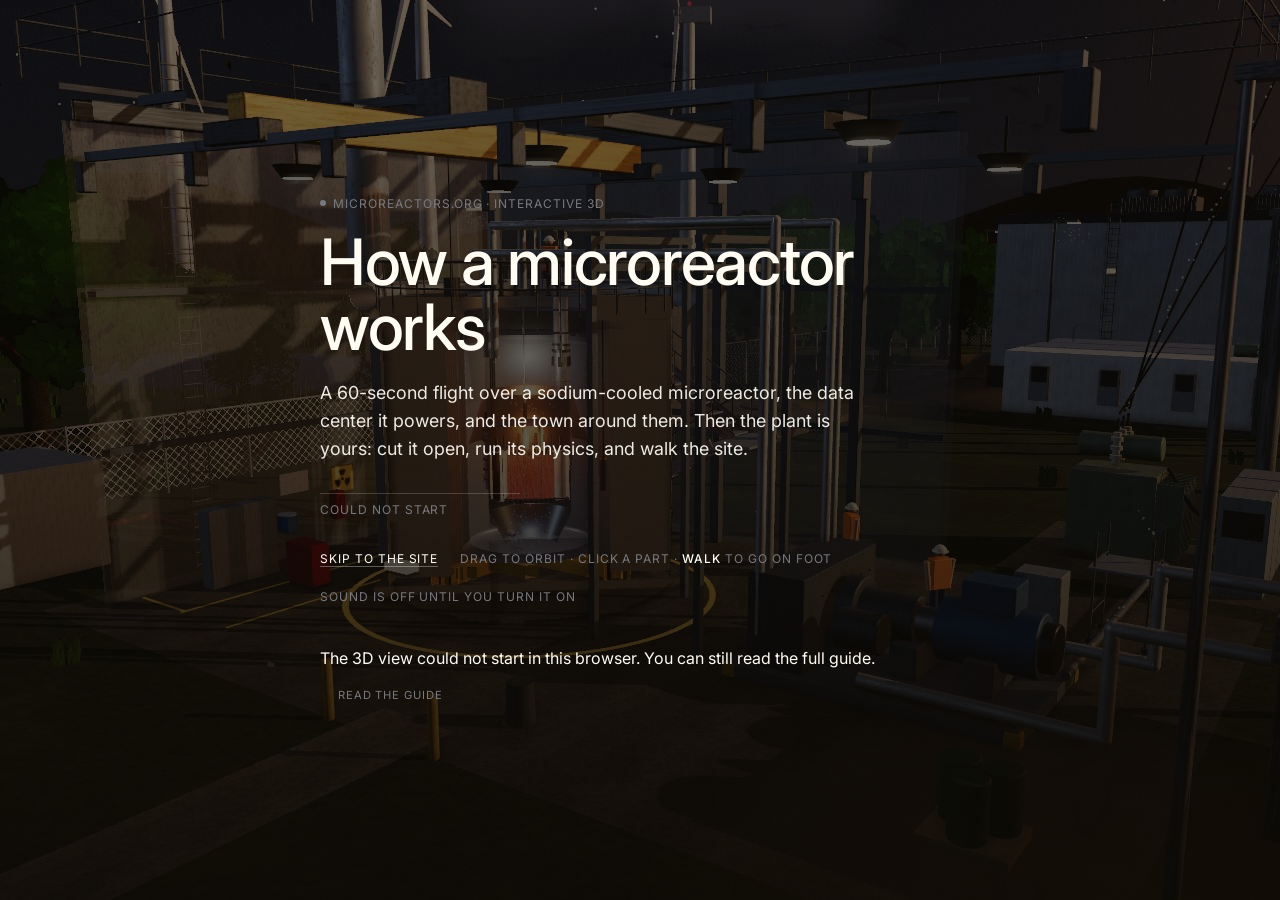
==== commit 8f90ae1a: "60-second intro tour and a static, crawlable guide for search and AI Tour - cine.js: shot-list camer" ====
--- a/index.html
+++ b/index.html
@@ -35,6 +35,7 @@
 <link rel="modulepreload" href="parts.js">
 <link rel="modulepreload" href="audio.js">
 <link rel="modulepreload" href="analytics.js">
+<link rel="modulepreload" href="cine.js">
 <link rel="preconnect" href="https://fonts.googleapis.com">
 <link rel="preconnect" href="https://fonts.gstatic.com" crossorigin>
 <link href="https://fonts.googleapis.com/css2?family=Inter:wght@300;400;500;600&display=swap" rel="stylesheet">
@@ -59,19 +60,30 @@
     <div class="ltxt">Building the plant</div>
   </div>
   <!-- Title page -->
-  <div id="intro" role="dialog" aria-labelledby="introTitle">
+  <noscript><p style="position:absolute;top:12px;left:12px;z-index:99;color:#fffcf4;font:14px system-ui">This page needs JavaScript for the 3D model. Read the <a style="color:#fffcf4" href="guide/">written guide</a> instead.</p></noscript>
+<div id="intro" role="dialog" aria-labelledby="introTitle">
     <div class="introBg"></div>
     <div class="introBox">
       <div class="eyebrow"><span class="dot"></span>microreactors.org · interactive 3D</div>
       <h1 id="introTitle">How a microreactor works</h1>
-      <p class="introLead">Cut open a 10 MWe sodium-cooled reactor, change its physics, and walk the plant that powers a data center. Three more reactor types wait in the park down the road.</p>
+      <p class="introLead">A 60-second flight over a sodium-cooled microreactor, the data center it powers, and the town around them. Then the plant is yours: cut it open, run its physics, and walk the site.</p>
       <div class="introRow">
         <button id="enterBtn" class="enter" type="button" disabled><span class="dot dot--dashed"></span><span class="enterTxt">Preparing the plant</span></button>
         <div class="introStatus"><div class="introBar"><i id="introBarFill"></i></div><span id="introStep">Weathering materials</span></div>
       </div>
-      <p class="introNote"><span>Drag to orbit · Click a part · <b>Walk</b> to go on foot</span><span>Sound is off until you turn it on</span></p>
+      <p class="introNote"><button id="enterAlt" class="linkBtn" type="button">Skip to the site</button><span>Drag to orbit · Click a part · <b>Walk</b> to go on foot</span><span>Sound is off until you turn it on</span></p>
       <div id="introFail" class="hidden"><p>The 3D view could not start in this browser. You can still read the full guide.</p><button id="introGuide" class="tbtn" type="button">Read the guide</button></div>
     </div>
+  </div>
+
+  <!-- 60-second intro tour overlay: letterbox bars, caption, progress, skip -->
+  <div id="cine" class="hidden" aria-live="polite">
+    <div class="cineBar cineBar--top"></div>
+    <div class="cineBar cineBar--bottom"></div>
+    <div id="cineFade"></div>
+    <div class="cineTop"><span class="cineBrand"><span class="dot"></span>microreactors.org<span class="long"> · 60-second tour</span></span><button id="cineSkip" class="tbtn" type="button">Skip</button></div>
+    <div id="cineCap"><div id="cineStep" class="cineStep">01 / 10</div><h2 id="cineTitle" class="cineTitle">What is a microreactor?</h2><p id="cineText" class="cineText"></p></div>
+    <div class="cineProg"><i id="cineProgFill"></i></div>
   </div>
 
   <!-- Brand ornaments: gutter rulers and a coordinates stamp -->
@@ -202,7 +214,7 @@
 <article class="gPart" id="guide-ms_offgas"><h3>Off-gas system</h3><p>Gaseous fission products bubble out of the liquid fuel. The off-gas system pulls them into charcoal beds, holds them while they decay, and keeps the loop clean.</p><dl><dt>Gases</dt><dd>Xenon, krypton, tritium</dd><dt>Hold-up</dt><dd>Charcoal beds, days to weeks</dd><dt>Carrier</dt><dd>Helium sweep gas</dd></dl><a class="tlink gShow" href="#ms_offgas" data-part="ms_offgas">Show in 3D →</a></article>
 <article class="gPart" id="guide-ms_turbine"><h3>Steam plant</h3><p>Coolant salt boils water in the steam generator, and the steam turns the turbine-generator under the canopy. The reactor cell wall sits between here and the fuel.</p><dl><dt>Electric output</dt><dd>≈ 10 MWe</dd><dt>Steam</dt><dd>≈ 550 °C</dd><dt>Cooling</dt><dd>Dry air-cooled condenser</dd></dl><a class="tlink gShow" href="#ms_turbine" data-part="ms_turbine">Show in 3D →</a></article>
 </section>
-<footer class="gFoot"><p>A representative design for education. Values are typical of a 10 MWe class pool-type sodium-cooled microreactor and of a data center of about 8 MW. They do not describe a specific product. Model and text by microreactors.org.</p></footer>
+<footer class="gFoot"><p class="gLinks"><a class="tlink" href="guide/">Read the guide as web pages →</a> <a class="tlink" href="guide/reactor-types/">Compare the four reactor types →</a></p><p>A representative design for education. Values are typical of a 10 MWe class pool-type sodium-cooled microreactor and of a data center of about 8 MW. They do not describe a specific product. Model and text by microreactors.org.</p></footer>
 <!-- GUIDE:END -->
     </div>
   </aside>
@@ -250,6 +262,7 @@
             <button class="mi" data-view="datacenter">Data center</button>
             <button class="mi" data-view="site">Whole site</button>
             <button class="mi" data-view="park">Reactor park</button>
+            <button class="mi" data-view="intro">Intro tour · 60 s</button>
           </div>
         </div>
         <div class="dd">
--- a/styles.css
+++ b/styles.css
@@ -277,6 +277,8 @@
 .gPart dd { margin: 0; color: var(--fg); }
 .gShow { font-size: var(--fs-label); letter-spacing: var(--track-label); text-transform: uppercase; text-decoration: none; color: var(--fg); }
 .gFoot p { margin: 24px 0 0; font-size: var(--fs-label); color: var(--fg-2); line-height: 1.55; }
+.gFoot .gLinks { display: flex; gap: 18px; flex-wrap: wrap; margin-top: 28px; }
+.gFoot .gLinks a { color: var(--fg); }
 
 /* ---------- Physics panel ---------- */
 #physics {
@@ -369,12 +371,36 @@
 .introBar { width: 200px; height: 1px; background: rgba(255,252,244,.18); position: relative; overflow: hidden; }
 .introBar i { position: absolute; left: 0; top: 0; bottom: 0; width: 0; background: var(--fg); transition: width .4s var(--ease); }
 #introStep { font-size: var(--fs-label); letter-spacing: var(--track-label); text-transform: uppercase; color: var(--fg-2); }
-.introNote { display: flex; gap: 22px; flex-wrap: wrap; margin: 34px 0 0; font-size: var(--fs-label); letter-spacing: var(--track-label); text-transform: uppercase; color: var(--fg-2); }
+.introNote { display: flex; align-items: center; gap: 22px; flex-wrap: wrap; margin: 34px 0 0; font-size: var(--fs-label); letter-spacing: var(--track-label); text-transform: uppercase; color: var(--fg-2); }
 .introNote b { color: var(--fg); font-weight: 500; }
 #introFail { margin-top: 26px; padding-top: 18px; border-top: 1px solid var(--hair); }
 #introFail p { margin: 0 0 12px; color: var(--fg); }
 #introFail.hidden { display: none; }
 body.intro-open #tools, body.intro-open #stamp, body.intro-open #hint, body.intro-open .rulers { visibility: hidden; }
+.linkBtn { background: none; border: 0; padding: 0; color: var(--fg); font: inherit; font-size: var(--fs-label); letter-spacing: var(--track-label); text-transform: uppercase; cursor: pointer; border-bottom: 1px solid var(--line-strong); }
+.linkBtn:hover { border-color: var(--fg); }
+
+/* ---------- 60-second intro tour ---------- */
+#cine { position: absolute; inset: 0; z-index: 55; color: var(--fg); }
+#cine.hidden { display: none; }
+.cineBar { position: absolute; left: 0; right: 0; height: 9vh; background: #0d0a05; pointer-events: auto; }
+.cineBar--top { top: 0; } .cineBar--bottom { bottom: 0; }
+#cineFade { position: absolute; inset: 0; background: #0d0a05; opacity: 1; pointer-events: none; }
+.cineTop { position: absolute; top: calc(9vh + 18px); left: 28px; right: 28px; display: flex; align-items: center; justify-content: space-between; pointer-events: none; }
+.cineBrand { display: inline-flex; align-items: center; gap: 10px; font-size: var(--fs-label); letter-spacing: var(--track-label); text-transform: uppercase; color: var(--fg-2); }
+.cineBrand .dot { width: 6px; height: 6px; border-radius: 50%; background: var(--fg); }
+#cineSkip { pointer-events: auto; background: rgba(13,10,5,.5); border: 1px solid var(--line-strong); }
+#cineCap { position: absolute; left: 28px; bottom: calc(9vh + 34px); max-width: min(640px, calc(100% - 56px)); opacity: 0; transform: translateY(10px); transition: opacity .6s var(--ease), transform .6s var(--ease); pointer-events: none; }
+#cineCap.show { opacity: 1; transform: none; }
+.cineStep { font-size: var(--fs-label); letter-spacing: var(--track-label); text-transform: uppercase; color: var(--fg-2); margin: 0 0 12px; padding-bottom: 10px; border-bottom: 1px solid var(--line-strong); display: inline-block; min-width: 180px; }
+.cineTitle { font-size: clamp(1.7rem, 4.2vw, 3rem); font-weight: 500; letter-spacing: -0.02em; line-height: 1.05; margin: 0 0 12px; text-shadow: 0 2px 18px rgba(13,10,5,.6); }
+.cineText { font-size: clamp(0.95rem, 1.35vw, 1.12rem); line-height: 1.5; margin: 0; color: var(--fg); opacity: .92; text-shadow: 0 1px 10px rgba(13,10,5,.7); }
+.cineProg { position: absolute; left: 0; right: 0; bottom: 9vh; height: 2px; background: rgba(255,252,244,.14); }
+.cineProg i { display: block; height: 100%; width: 0; background: var(--fg); transition: width .25s linear; }
+#cine::before { content: ""; position: absolute; left: 0; right: 0; top: 9vh; height: 120px; background: linear-gradient(180deg, rgba(13,10,5,.55), rgba(13,10,5,0)); pointer-events: none; }
+#cine::after { content: ""; position: absolute; left: 0; right: 0; bottom: 9vh; height: 220px; background: linear-gradient(0deg, rgba(13,10,5,.6), rgba(13,10,5,0)); pointer-events: none; }
+body.cine #tools, body.cine #stamp, body.cine #hint, body.cine .ruler-v, body.cine .ruler-h, body.cine .rulers, body.cine #labels, body.cine #card, body.cine #tip, body.cine #tourBar, body.cine #physics, body.cine #guide, body.cine .menu { visibility: hidden !important; }
+@media (max-width: 720px) { .cineBrand .long { display: none; } .cineBar { height: 7vh; } .cineTop { top: calc(7vh + 12px); left: 16px; right: 16px; } #cineCap { left: 16px; bottom: calc(7vh + 26px); } .cineProg { bottom: 7vh; } .cineStep { min-width: 0; } }
 .qrow { display: flex; align-items: center; gap: 4px; padding: 4px 10px; font-size: var(--fs-small); color: var(--fg-2); flex-wrap: wrap; }
 .qrow span { margin-right: 6px; }
 .qrow .qbtn { padding: 5px 8px; }
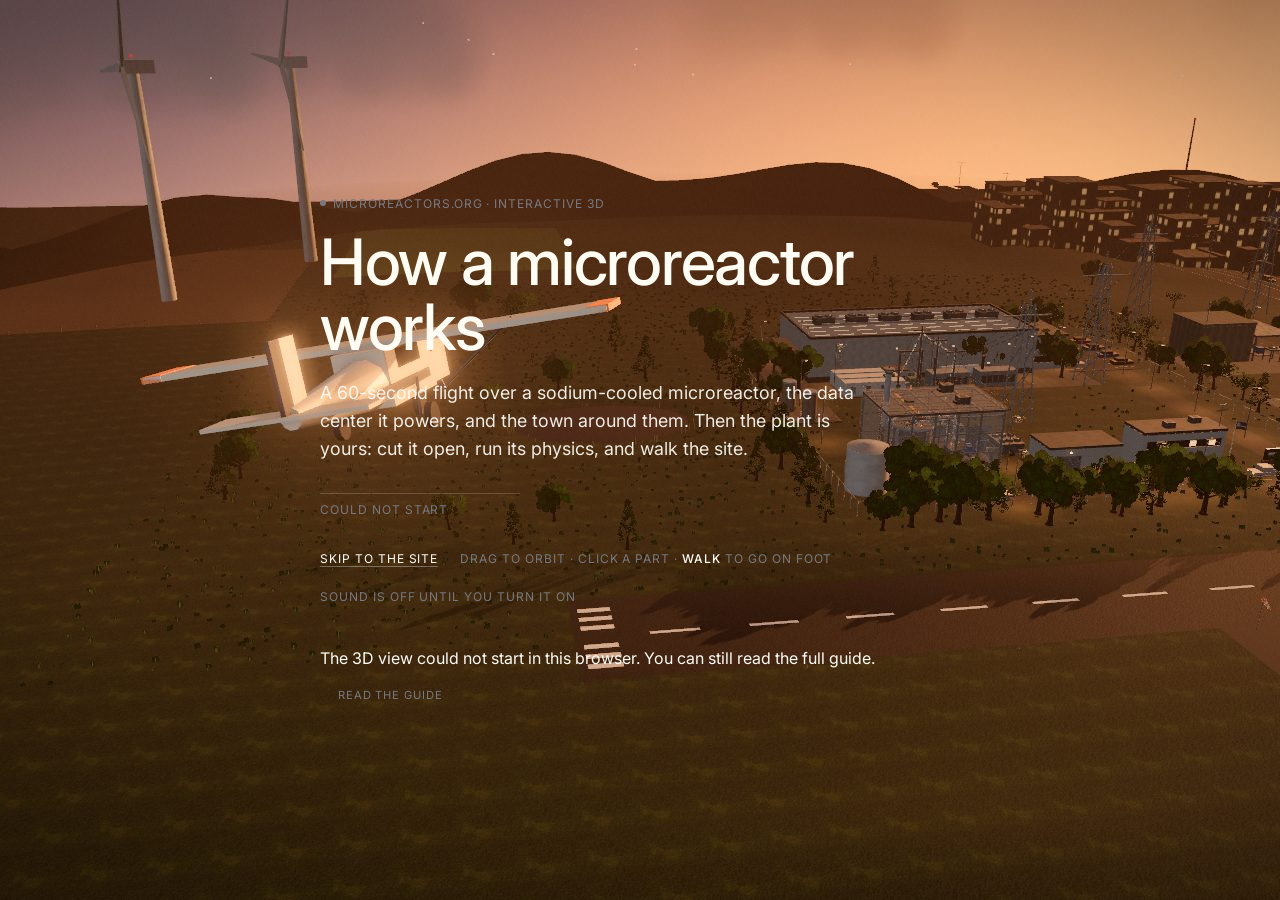
==== commit 81bcd62e: "Tour opens on the reactor again; the plane climbs with W or Space; Space no longer re-clicks the Wal" ====
--- a/index.html
+++ b/index.html
@@ -36,6 +36,7 @@
 <link rel="modulepreload" href="audio.js">
 <link rel="modulepreload" href="analytics.js">
 <link rel="modulepreload" href="cine.js">
+<link rel="modulepreload" href="map.js">
 <link rel="preconnect" href="https://fonts.googleapis.com">
 <link rel="preconnect" href="https://fonts.gstatic.com" crossorigin>
 <link href="https://fonts.googleapis.com/css2?family=Inter:wght@300;400;500;600&display=swap" rel="stylesheet">
@@ -301,11 +302,43 @@
   <div id="walkHud" class="hidden" aria-hidden="true">
       <div id="wReticle"></div>
       <div id="wTargetWrap"><div id="wTarget"></div><div id="wPrompt"></div></div>
-      <div id="wKeys"><span><b>W A S D</b> move</span><span><b>Shift</b> run</span><span><b>Space</b> jump</span><span><b>E</b> use</span><span><b>V</b> view</span><span><b>Esc</b> exit</span></div>
-      <div id="wTop"><span id="wView">Third person</span><button id="wViewBtn" class="tbtn" type="button">View</button><button id="wExit" class="tbtn" type="button">Exit walk</button></div>
+      <div id="wKeys"><span><b>W S</b> walk</span><span><b>A D</b> turn</span><span><b>Shift</b> run</span><span><b>Space</b> jump</span><span><b>E</b> use</span><span><b>V</b> view</span><span><b>M</b> map</span><span><b>L</b> lamp</span><span><b>P</b> photo</span><span><b>Esc</b> exit</span></div>
+      <div id="wTop"><span id="wView">Third person</span><button id="wMapBtn" class="tbtn" type="button">Map</button><button id="wViewBtn" class="tbtn" type="button">View</button><button id="wExit" class="tbtn" type="button">Exit walk</button></div>
+      <canvas id="minimap" width="180" height="180" aria-label="Minimap"></canvas>
+      <canvas id="compass" width="260" height="26" aria-label="Compass"></canvas>
+      <div id="speech" class="hidden"></div>
       <div id="wJoy"><div id="wKnob"></div></div>
       <div id="wTouch"><button id="wJump" class="wbtn" type="button">Jump</button><button id="wUse" class="wbtn" type="button">Use</button></div>
     </div>
+    <div id="toast" class="hidden" role="status"></div>
+    <div id="keypad" class="hidden" role="dialog" aria-label="Door keypad">
+      <div class="kpBox">
+        <button id="kpClose" class="xbtn" aria-label="Close">✕</button>
+        <div class="eyebrow"><span class="dot"></span>Reactor hall · keypad</div>
+        <div id="kpDisplay" class="kpDisplay">· · ·</div>
+        <div class="kpGrid">
+          <button class="kpKey" data-k="1">1</button><button class="kpKey" data-k="2">2</button><button class="kpKey" data-k="3">3</button>
+          <button class="kpKey" data-k="4">4</button><button class="kpKey" data-k="5">5</button><button class="kpKey" data-k="6">6</button>
+          <button class="kpKey" data-k="7">7</button><button class="kpKey" data-k="8">8</button><button class="kpKey" data-k="9">9</button>
+          <button class="kpKey kpAlt" data-k="c">C</button><button class="kpKey" data-k="0">0</button><button class="kpKey kpOk" data-k="ok">OK</button>
+        </div>
+        <p id="kpMsg" class="kpMsg"></p>
+      </div>
+    </div>
+    <div id="travelFade"></div>
+
+  <!-- Site map: a top-down blueprint from the walk colliders, places to travel to, and the field checklist -->
+  <div id="mapOverlay" class="hidden" role="dialog" aria-label="Site map">
+    <div class="mapPanel">
+      <div class="mapHead"><div class="eyebrow"><span class="dot"></span>Site map</div><button id="mapClose" class="xbtn" aria-label="Close">✕</button></div>
+      <canvas id="mapCanvas"></canvas>
+      <p id="mapHint" class="mapHint"></p>
+    </div>
+    <aside class="mapSide">
+      <div class="mapSec"><div class="eyebrow"><span class="dot"></span>Travel to</div><div id="mapPlaces" class="mapPlaces"></div></div>
+      <div class="mapSec"><div class="eyebrow"><span class="dot"></span><span id="checkHead">Field checklist</span></div><ul id="checkList" class="checkList"></ul></div>
+    </aside>
+  </div>
     <div id="tip" class="hidden"></div>
 
   <!-- Tour / start-up banner -->
@@ -331,11 +364,11 @@
         <b>Start-up</b><span>Drums out, power up, turbine roll</span>
         <b>Physics</b><span>Turn the drums, stop the pumps, trip the generator, SCRAM</span>
         <b>Guide</b><span>Every part explained, with specs</span>
-        <b>Walk</b><span>W A S D move · Shift run · Space jump · E opens doors, climbs ladders, runs the console, trips the reactor · V first person · Esc exit. Three more reactor types wait in the park past the gate.</span>
+        <b>Walk</b><span>W S walk · A D turn, and the camera follows · mouse or drag looks around · Shift run · Space jump · E opens doors, climbs ladders, runs the console, trips the reactor, talks to workers, takes the badge, boards the pickup or the plane · V view · M site map and fast travel · L headlamp · P photo · Esc exit. Indoors the view switches to your own eyes. The reactor hall keypad wants the code from the gatehouse notice board. An airfield north of the road has a light aircraft: W throttle up, S down, A D turn, Space or the up arrow climbs, the down arrow dives, Space brakes on the ground, V cockpit view, E gets out once you stop. Live gauges on the walls show the plant model. A field checklist tracks what you have found.</span>
         <b>Weather</b><span>Calm, breezy, or a thunderstorm</span>
         <b>Sound</b><span>Synthesized plant soundscape. Off until you turn it on</span>
         <b>Links</b><span>Add #core, #drums, or any part id to the URL to open it</span>
-        <b>Keys</b><span>/ search · L labels · T tour · R reset · F fullscreen · Esc close</span>
+        <b>Keys</b><span>/ search · L labels · T tour · R reset · F fullscreen · P photo · Esc close</span>
       </div>
       <hr class="rule">
       <p class="fine">A representative sodium-cooled microreactor and the data center it powers. Dimensions and values are typical of a 10 MWe class pool-type design. They do not describe a specific product.</p>
--- a/styles.css
+++ b/styles.css
@@ -348,6 +348,62 @@
 #wTouch { position: absolute; right: 22px; bottom: calc(var(--barH, 60px) + 22px); display: none; gap: 12px; pointer-events: auto; }
 .wbtn { width: 74px; height: 74px; border-radius: 50%; border: 1px solid rgba(255,252,244,.5); background: rgba(13,10,5,.45); color: var(--fg); font: inherit; font-size: var(--fs-label); letter-spacing: var(--track-label); text-transform: uppercase; }
 body.walking #labels, body.walking #hint, body.walking #tip { display: none !important; }
+/* minimap, compass, speech, toast */
+#minimap { position: absolute; left: 22px; top: 18px; width: 180px; height: 180px; border-radius: 50%; border: 1px solid var(--line-strong); background: var(--glass); box-shadow: 0 10px 30px rgba(13,10,5,.35); }
+#compass { position: absolute; left: 50%; top: 56px; width: 260px; height: 26px; margin-left: -130px; background: var(--glass); border: 1px solid var(--line); border-radius: 999px; padding: 0 10px; box-sizing: content-box; }
+#speech { position: absolute; transform: translate(-50%, -100%); max-width: 280px; padding: 9px 13px; border-radius: 12px; background: var(--glass-2); border: 1px solid var(--line-strong); color: var(--fg); font-size: 0.9rem; line-height: 1.4; pointer-events: none; }
+#speech::after { content: ""; position: absolute; left: 50%; bottom: -6px; width: 10px; height: 10px; margin-left: -5px; background: var(--glass-2); border-right: 1px solid var(--line-strong); border-bottom: 1px solid var(--line-strong); transform: rotate(45deg); }
+#speech.hidden { display: none; }
+#toast { position: absolute; left: 50%; bottom: calc(var(--barH, 60px) + 24px); transform: translate(-50%, 10px); padding: 10px 16px; border-radius: 999px; background: var(--glass-2); border: 1px solid var(--line-strong); color: var(--fg); font-size: var(--fs-small); z-index: 14; opacity: 0; transition: opacity .3s, transform .3s var(--ease); pointer-events: none; display: flex; align-items: center; gap: 10px; white-space: nowrap; }
+#toast.show { opacity: 1; transform: translate(-50%, 0); }
+#toast.hidden { display: none; }
+#toast b { color: var(--fg); font-weight: 500; }
+#toast .tick { width: 8px; height: 8px; border-radius: 50%; background: #4fe0a8; }
+#travelFade { position: absolute; inset: 0; background: #0d0a05; opacity: 0; pointer-events: none; transition: opacity .25s; z-index: 50; }
+#travelFade.on { opacity: 1; }
+body.photo #tools, body.photo #walkHud, body.photo #labels, body.photo #stamp, body.photo .ruler-v, body.photo .ruler-h, body.photo #card, body.photo #tip, body.photo #hint { visibility: hidden !important; }
+@media (max-width: 720px) { #minimap { width: 120px; height: 120px; left: 12px; top: 56px; } #compass { width: 200px; margin-left: -100px; top: 12px; } }
+@media (pointer: coarse) { #compass { top: 58px; } }
+
+/* door keypad */
+#keypad { position: absolute; inset: 0; z-index: 42; display: grid; place-items: center; background: rgba(13,10,5,.55); }
+#keypad.hidden { display: none; }
+.kpBox { position: relative; width: 300px; padding: 22px 22px 18px; border: 1px solid var(--line-strong); border-radius: var(--radius); background: var(--glass-2); color: var(--fg); }
+.kpBox .xbtn { position: absolute; top: 10px; right: 10px; }
+.kpDisplay { margin: 16px 0 14px; padding: 12px 14px; border: 1px solid var(--line); border-radius: var(--radius-sm); background: #000; color: #4fe0a8; font: 500 1.6rem/1 ui-monospace, SFMono-Regular, Menlo, monospace; letter-spacing: .3em; text-align: center; }
+.kpGrid { display: grid; grid-template-columns: repeat(3, 1fr); gap: 8px; }
+.kpKey { padding: 14px 0; border: 1px solid var(--line); border-radius: var(--radius-sm); background: var(--surface); color: var(--fg); font: 500 1.1rem var(--font); cursor: pointer; }
+.kpKey:hover { background: var(--surface-2); border-color: var(--line-strong); }
+.kpKey.kpOk { background: var(--fg); color: var(--bg); border-color: var(--fg); }
+.kpKey.kpAlt { color: var(--fg-2); }
+.kpMsg { margin: 14px 0 0; font-size: var(--fs-small); color: var(--fg-2); line-height: 1.45; min-height: 2.6em; }
+.kpBox.shake { animation: kpShake .35s; }
+@keyframes kpShake { 0%, 100% { transform: translateX(0); } 25% { transform: translateX(-7px); } 75% { transform: translateX(7px); } }
+body.driving #wReticle { display: none; }
+body.driving #wTargetWrap { left: 50%; top: auto; bottom: calc(var(--barH, 60px) + 72px); transform: translateX(-50%); text-align: center; max-width: min(560px, 86vw); }
+body.driving #wTarget { font-size: 0.95rem; font-variant-numeric: tabular-nums; }
+
+/* site map overlay */
+#mapOverlay { position: absolute; inset: 0; z-index: 40; display: grid; grid-template-columns: 1fr 320px; gap: 18px; padding: 22px; background: rgba(13,10,5,.78); backdrop-filter: blur(8px); -webkit-backdrop-filter: blur(8px); color: var(--fg); }
+#mapOverlay.hidden { display: none; }
+.mapPanel { position: relative; display: flex; flex-direction: column; min-width: 0; border: 1px solid var(--line); border-radius: var(--radius); background: var(--bg); overflow: hidden; }
+.mapHead { display: flex; align-items: center; justify-content: space-between; padding: 14px 18px; border-bottom: 1px solid var(--line); }
+#mapCanvas { flex: 1; width: 100%; height: 100%; min-height: 0; cursor: crosshair; display: block; touch-action: none; }
+.mapHint { margin: 0; padding: 10px 18px; font-size: var(--fs-label); letter-spacing: var(--track-label); text-transform: uppercase; color: var(--fg-2); border-top: 1px solid var(--line); }
+.mapSide { display: flex; flex-direction: column; gap: 18px; overflow: auto; min-height: 0; }
+.mapSec { border: 1px solid var(--line); border-radius: var(--radius); background: var(--bg); padding: 14px 16px; }
+.mapPlaces { display: grid; gap: 4px; margin-top: 10px; }
+.mapPlaces .mi { display: flex; flex-direction: column; align-items: flex-start; gap: 2px; width: 100%; text-align: left; padding: 9px 10px; border-radius: var(--radius-sm); background: none; border: 1px solid transparent; color: var(--fg); font: inherit; cursor: pointer; }
+.mapPlaces .mi:hover { background: var(--surface); border-color: var(--line); }
+.mapPlaces .mi b { font-weight: 500; font-size: var(--fs-small); }
+.mapPlaces .mi span { font-size: var(--fs-label); letter-spacing: var(--track-label); text-transform: uppercase; color: var(--fg-2); }
+.checkList { list-style: none; padding: 0; margin: 10px 0 0; display: grid; gap: 8px; font-size: var(--fs-small); color: var(--fg-2); }
+.checkList li { display: flex; align-items: center; gap: 10px; }
+.checkList .tick { width: 12px; height: 12px; border-radius: 50%; border: 1px solid var(--line-strong); flex: 0 0 auto; }
+.checkList li.done { color: var(--fg); }
+.checkList li.done .tick { background: #4fe0a8; border-color: #4fe0a8; }
+body.mapOpen #walkHud { visibility: hidden; }
+@media (max-width: 900px) { #mapOverlay { grid-template-columns: 1fr; grid-template-rows: 1fr auto; padding: 12px; gap: 12px; } .mapSide { flex-direction: row; } .mapSec { flex: 1; min-width: 0; } .checkList { max-height: 120px; overflow: auto; } }
 body.walking .tgroup.slider, body.walking #tgTour, body.walking #btnStartup, body.walking #viewsBtn, body.walking #btnReset, body.walking #tgLabels, body.walking #tgFlow { opacity: .3; pointer-events: none; }
 body.walking #stamp { display: none; }
 @media (pointer: coarse) { #wKeys { display: none; } #wTouch { display: flex; } }
@@ -356,9 +412,13 @@
 /* ---------- Title page ---------- */
 #intro { position: absolute; inset: 0; z-index: 60; display: flex; align-items: center; justify-content: center; color: var(--fg); transition: opacity .9s var(--ease); }
 #intro.out { opacity: 0; pointer-events: none; }
-#intro .introBg { position: absolute; inset: 0; background: #0d0a05 url(poster.jpg) center / cover no-repeat; }
-#intro .introBg::after { content: ""; position: absolute; inset: 0; background: linear-gradient(180deg, rgba(13,10,5,.55) 0%, rgba(13,10,5,.72) 60%, rgba(13,10,5,.9) 100%); }
-.introBox { position: relative; max-width: 640px; width: calc(100% - 48px); padding: 36px 0; }
+#intro .introBg { position: absolute; inset: 0; background: #0d0a05 url(poster.jpg) center / cover no-repeat; transition: opacity 1.8s var(--ease); }
+#intro::before { content: ""; position: absolute; inset: 0; background: linear-gradient(180deg, rgba(13,10,5,.55) 0%, rgba(13,10,5,.72) 60%, rgba(13,10,5,.9) 100%); transition: opacity 1.8s var(--ease); }
+#intro::after { content: ""; position: absolute; inset: 0; background: linear-gradient(180deg, rgba(13,10,5,.3) 0%, rgba(13,10,5,.52) 55%, rgba(13,10,5,.82) 100%); opacity: 0; transition: opacity 1.8s var(--ease); }
+/* once the scene is ready, the poster gives way to the live flyover behind the title */
+#intro.live .introBg, #intro.live::before { opacity: 0; }
+#intro.live::after { opacity: 1; }
+.introBox { position: relative; z-index: 1; max-width: 640px; width: calc(100% - 48px); padding: 36px 0; }
 .introBox h1 { font-size: clamp(2.2rem, 5.4vw, 4rem); font-weight: 500; letter-spacing: -0.02em; line-height: 1.02; margin: 18px 0 20px; }
 .introLead { font-size: clamp(1rem, 1.4vw, 1.15rem); line-height: 1.55; color: var(--fg); max-width: 560px; margin: 0 0 30px; opacity: .92; }
 .introRow { display: flex; align-items: center; gap: 26px; flex-wrap: wrap; }
@@ -376,7 +436,7 @@
 #introFail { margin-top: 26px; padding-top: 18px; border-top: 1px solid var(--hair); }
 #introFail p { margin: 0 0 12px; color: var(--fg); }
 #introFail.hidden { display: none; }
-body.intro-open #tools, body.intro-open #stamp, body.intro-open #hint, body.intro-open .rulers { visibility: hidden; }
+body.intro-open #tools, body.intro-open #stamp, body.intro-open #hint, body.intro-open .rulers, body.intro-open .ruler-v, body.intro-open .ruler-h, body.intro-open #labels, body.intro-open #leaders { visibility: hidden; }
 .linkBtn { background: none; border: 0; padding: 0; color: var(--fg); font: inherit; font-size: var(--fs-label); letter-spacing: var(--track-label); text-transform: uppercase; cursor: pointer; border-bottom: 1px solid var(--line-strong); }
 .linkBtn:hover { border-color: var(--fg); }
 
@@ -386,6 +446,9 @@
 .cineBar { position: absolute; left: 0; right: 0; height: 9vh; background: #0d0a05; pointer-events: auto; }
 .cineBar--top { top: 0; } .cineBar--bottom { bottom: 0; }
 #cineFade { position: absolute; inset: 0; background: #0d0a05; opacity: 1; pointer-events: none; }
+#cine.ending { pointer-events: none; }
+#cine.ending #cineFade { transition: opacity .8s var(--ease); }
+#cine.ending .cineBar, #cine.ending .cineTop, #cine.ending .cineProg, #cine.ending::before, #cine.ending::after { opacity: 0; transition: opacity .6s var(--ease); }
 .cineTop { position: absolute; top: calc(9vh + 18px); left: 28px; right: 28px; display: flex; align-items: center; justify-content: space-between; pointer-events: none; }
 .cineBrand { display: inline-flex; align-items: center; gap: 10px; font-size: var(--fs-label); letter-spacing: var(--track-label); text-transform: uppercase; color: var(--fg-2); }
 .cineBrand .dot { width: 6px; height: 6px; border-radius: 50%; background: var(--fg); }
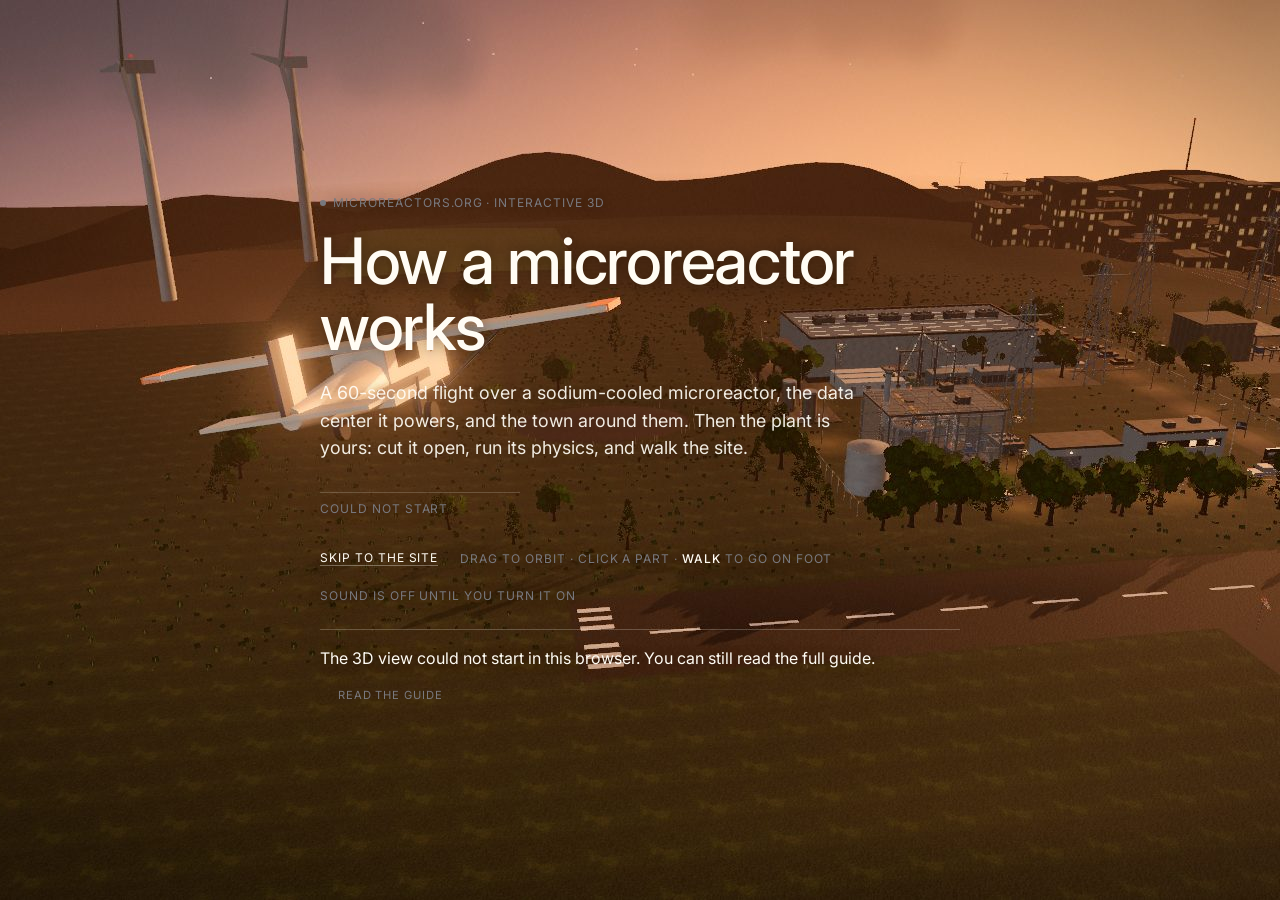
==== commit 1275504a: "UI quality pass: toolbar fits, menus stay on screen, phone fixes, help rewritten - Toolbar wraps to " ====
--- a/index.html
+++ b/index.html
@@ -251,7 +251,7 @@
         <button id="tgTour" class="tbtn" title="Guided tour (T)">Tour</button>
         <button id="btnStartup" class="tbtn" title="Run the reactor start-up sequence">Start-up</button>
         <button id="btnPhysics" class="tbtn" title="Live plant physics: drums, pumps, generator, SCRAM">Physics</button>
-        <button id="btnWalk" class="tbtn" title="Walk the site on foot (WASD, E opens doors)">Walk</button>
+        <button id="btnWalk" class="tbtn" title="Walk the site on foot (W S walk, A D turn, E use)">Walk</button>
         <button id="btnGuide" class="tbtn" title="Read the full guide">Guide</button>
         <div class="dd">
           <button id="viewsBtn" class="tbtn" title="Preset camera views">Views</button>
@@ -263,7 +263,8 @@
             <button class="mi" data-view="datacenter">Data center</button>
             <button class="mi" data-view="site">Whole site</button>
             <button class="mi" data-view="park">Reactor park</button>
-            <button class="mi" data-view="intro">Intro tour · 60 s</button>
+            <hr>
+            <button class="mi" data-view="intro">Play the 60-second tour</button>
           </div>
         </div>
         <div class="dd">
@@ -349,7 +350,7 @@
   </div>
 
   <!-- Help overlay -->
-  <div id="help" class="hidden">
+  <div id="help" class="hidden" role="dialog" aria-label="Controls">
     <div class="helpBox">
       <button id="helpClose" class="xbtn" aria-label="Close">✕</button>
       <div class="eyebrow"><span class="dot"></span>Controls</div>
@@ -357,18 +358,28 @@
         <b>Orbit</b><span>Left-drag · one finger</span>
         <b>Pan</b><span>Right-drag · two fingers</span>
         <b>Zoom</b><span>Scroll · pinch</span>
-        <b>Fly</b><span>W A S D move · Q E down / up · Shift = fast</span>
+        <b>Free camera</b><span>W A S D move · Q E down and up · Shift fast</span>
         <b>Select</b><span>Click or tap a part, or search</span>
         <b>Cutaway</b><span>Slices the reactor toward the camera</span>
         <b>Explode</b><span>Separates the components</span>
         <b>Start-up</b><span>Drums out, power up, turbine roll</span>
         <b>Physics</b><span>Turn the drums, stop the pumps, trip the generator, SCRAM</span>
         <b>Guide</b><span>Every part explained, with specs</span>
-        <b>Walk</b><span>W S walk · A D turn, and the camera follows · mouse or drag looks around · Shift run · Space jump · E opens doors, climbs ladders, runs the console, trips the reactor, talks to workers, takes the badge, boards the pickup or the plane · V view · M site map and fast travel · L headlamp · P photo · Esc exit. Indoors the view switches to your own eyes. The reactor hall keypad wants the code from the gatehouse notice board. An airfield north of the road has a light aircraft: W throttle up, S down, A D turn, Space or the up arrow climbs, the down arrow dives, Space brakes on the ground, V cockpit view, E gets out once you stop. Live gauges on the walls show the plant model. A field checklist tracks what you have found.</span>
         <b>Weather</b><span>Calm, breezy, or a thunderstorm</span>
         <b>Sound</b><span>Synthesized plant soundscape. Off until you turn it on</span>
         <b>Links</b><span>Add #core, #drums, or any part id to the URL to open it</span>
-        <b>Keys</b><span>/ search · L labels · T tour · R reset · F fullscreen · P photo · Esc close</span>
+        <b>Keys</b><span>/ search · L labels · T tour · R reset · F fullscreen · P photo · ? help · Esc close</span>
+      </div>
+      <div class="eyebrow hsub"><span class="dot"></span>On foot</div>
+      <div class="hgrid">
+        <b>Move</b><span>W S walk · A D turn, and the camera follows · mouse or drag looks around · Shift run · Space jump</span>
+        <b>Use · E</b><span>Doors, ladders, consoles, the SCRAM button, workers, the badge, the pickup, the plane</span>
+        <b>View · V</b><span>Third or first person. Indoors the view switches to your own eyes</span>
+        <b>Map · M</b><span>Site map, fast travel, and the field checklist</span>
+        <b>More</b><span>L headlamp · P photo · Esc exit</span>
+        <b>Pickup</b><span>W S drive · A D steer · V cab · E get out</span>
+        <b>Aircraft</b><span>On the airfield north of the road. W throttle up · S down · A D bank · Space or ↑ climb · ↓ dive · Space brakes on the ground · V cockpit · E out once stopped</span>
+        <b>Keypad</b><span>The reactor hall door wants a code. The gatehouse notice board says where to find it</span>
       </div>
       <hr class="rule">
       <p class="fine">A representative sodium-cooled microreactor and the data center it powers. Dimensions and values are typical of a 10 MWe class pool-type design. They do not describe a specific product.</p>
--- a/styles.css
+++ b/styles.css
@@ -22,6 +22,7 @@
   --fg-3: rgba(255, 252, 244, 0.55);
   --line: rgba(255, 252, 244, 0.14);
   --line-strong: rgba(255, 252, 244, 0.32);
+  --hair: rgba(255, 252, 244, 0.22);
   --tick: rgba(255, 252, 244, 0.3);
   --surface: rgba(255, 252, 244, 0.06);
   --surface-2: rgba(255, 252, 244, 0.1);
@@ -47,6 +48,9 @@
 html, body { margin: 0; height: 100%; background: var(--bg); color: var(--fg); font-family: var(--font); font-weight: 400; overflow: hidden; -webkit-font-smoothing: antialiased; }
 button, input { font: inherit; color: inherit; letter-spacing: inherit; }
 button { cursor: pointer; background: none; border: 0; padding: 0; }
+:focus { outline: none; }
+:focus-visible { outline: 1px solid var(--fg); outline-offset: 2px; border-radius: var(--radius-sm); }
+#search:focus-visible { outline: none; }
 
 #app { position: fixed; inset: 0; overflow: hidden; }
 #c { position: absolute; inset: 0; width: 100%; height: 100%; display: block; touch-action: none; }
@@ -85,6 +89,7 @@
   transform: translate(22px, calc(-100% - 16px)); white-space: nowrap; user-select: none;
   transition: opacity .25s, border-color .2s, background .2s, color .2s;
 }
+.lbl.flip { transform: translate(calc(-100% - 22px), calc(-100% - 16px)); }
 .lbl:hover { border-color: var(--line-strong); }
 .lbl.active { border-color: var(--line-strong); background: var(--glass-2); color: var(--white); }
 .lbl.dim { opacity: .25; }
@@ -150,7 +155,7 @@
 .tbtn.tourOn::before { opacity: 1; background: transparent; border: 1.5px dashed currentColor; width: 6px; height: 6px; animation: dot-spin 6s linear infinite; }
 .dd { position: relative; }
 .menu {
-  position: absolute; bottom: 44px; left: 50%; transform: translateX(-50%); min-width: 190px; padding: 8px;
+  position: absolute; bottom: 44px; left: 50%; transform: translateX(calc(-50% + var(--shift, 0px))); min-width: 190px; padding: 8px;
   background: var(--glass-2); border: 1px solid var(--line); border-radius: var(--radius);
   display: flex; flex-direction: column; gap: 2px; backdrop-filter: blur(14px); -webkit-backdrop-filter: blur(14px);
 }
@@ -164,8 +169,8 @@
 .menu .mi:hover { background: var(--surface); }
 
 /* Parts popover */
-.menu.panel { padding: 14px 16px 12px; width: min(720px, calc(100vw - 40px)); }
-#partList { display: grid; grid-template-columns: repeat(auto-fill, minmax(150px, 1fr)); gap: 14px 22px; }
+.menu.panel { position: fixed; left: 50%; bottom: calc(var(--barH, 60px) + 14px); transform: translateX(-50%); padding: 16px 18px 14px; width: min(1040px, calc(100vw - 40px)); max-height: calc(100vh - var(--barH, 60px) - 44px); overflow-y: auto; }
+#partList { display: grid; grid-template-columns: repeat(auto-fill, minmax(160px, 1fr)); gap: 16px 22px; }
 .grp { grid-column: 1 / -1; display: none; }
 .pgroup { display: flex; flex-direction: column; gap: 2px; }
 .pgroup h4 { margin: 0 0 6px; font-size: var(--fs-label); letter-spacing: var(--track-label); text-transform: uppercase; color: var(--fg-2); font-weight: 400; padding-bottom: 6px; border-bottom: 1px solid var(--line); }
@@ -187,13 +192,13 @@
 #search::placeholder { color: var(--fg-2); }
 #search::-webkit-search-cancel-button { -webkit-appearance: none; }
 #results {
-  position: absolute; bottom: 40px; left: 0; width: 300px; display: none; flex-direction: column;
+  position: absolute; bottom: 40px; left: 0; width: 340px; display: none; flex-direction: column;
   background: var(--glass-2); border: 1px solid var(--line); border-radius: var(--radius); overflow: hidden;
   backdrop-filter: blur(14px); -webkit-backdrop-filter: blur(14px); max-height: 50vh; overflow-y: auto; padding: 6px;
 }
 #results.open { display: flex; }
 .res { padding: 8px 10px; display: flex; justify-content: space-between; gap: 10px; cursor: pointer; font-size: var(--fs-small); border-radius: var(--radius-sm); color: var(--fg); }
-.res small { color: var(--fg-2); font-size: var(--fs-label); letter-spacing: var(--track-label); text-transform: uppercase; }
+.res small { color: var(--fg-2); font-size: var(--fs-label); letter-spacing: var(--track-label); text-transform: uppercase; white-space: nowrap; flex: none; }
 .res:hover, .res.sel { background: var(--surface); }
 .res.none { color: var(--fg-2); cursor: default; }
 
@@ -218,9 +223,10 @@
 /* ---------- Help ---------- */
 #help { position: absolute; inset: 0; z-index: 40; background: rgba(13,10,5,.6); display: flex; align-items: center; justify-content: center; backdrop-filter: blur(6px); -webkit-backdrop-filter: blur(6px); }
 #help.hidden { display: none; }
-.helpBox { position: relative; width: min(520px, 92vw); background: var(--glass-2); border: 1px solid var(--line); border-radius: var(--radius); padding: 22px 24px 18px; }
+.helpBox { position: relative; width: min(560px, 92vw); max-height: calc(100vh - 40px); overflow-y: auto; background: var(--glass-2); border: 1px solid var(--line); border-radius: var(--radius); padding: 22px 24px 18px; }
+.hsub { margin-top: 22px; }
 #helpClose { position: absolute; top: 12px; right: 12px; }
-.hgrid { display: grid; grid-template-columns: 92px 1fr; gap: 10px 16px; font-size: var(--fs-small); margin-top: 16px; }
+.hgrid { display: grid; grid-template-columns: 104px 1fr; gap: 9px 16px; font-size: var(--fs-small); margin-top: 14px; }
 .hgrid b { color: var(--fg); font-weight: 500; }
 .hgrid span { color: var(--fg-3); }
 .fine { margin: 0; font-size: var(--fs-label); color: var(--fg-2); line-height: 1.55; letter-spacing: .01em; }
@@ -228,7 +234,7 @@
 ::-webkit-scrollbar { width: 8px; }
 ::-webkit-scrollbar-thumb { background: var(--line-strong); border-radius: 4px; }
 
-@media (max-width: 1180px) {
+@media (max-width: 1540px) {
   #tools { flex-wrap: wrap; justify-content: center; border-radius: 18px; row-gap: 2px; padding: 6px 12px; }
   #tools > .vr { display: none; }
 }
@@ -247,8 +253,12 @@
   input[type=range] { width: 76px; }
   #search { width: 130px; }
   #results { width: 260px; }
-  .menu { left: 0; transform: none; }
-  .menu.panel { position: fixed; left: 10px; right: 10px; bottom: 60px; width: auto; max-height: 60vh; overflow-y: auto; transform: none; }
+  /* the toolbar scrolls sideways on phones, which would clip anything inside it: menus and search results float above it instead */
+  .menu, #results { position: fixed; left: 10px; right: 10px; bottom: calc(var(--barH, 60px) + 16px); width: auto; transform: none; max-height: min(60vh, calc(100vh - var(--barH, 60px) - 40px)); overflow-y: auto; }
+  .menu.panel { position: fixed; left: 10px; right: 10px; bottom: calc(var(--barH, 60px) + 16px); width: auto; max-height: 60vh; overflow-y: auto; transform: none; }
+  /* no blur or mask on the phone toolbar: either one would trap the fixed menus inside it */
+  #tools { backdrop-filter: none; -webkit-backdrop-filter: none; background: rgba(13, 10, 5, .9); }
+  #tools .trow:last-child { padding-right: 12px; }
   .lbl { font-size: 11px; padding: 4px 8px; }
   #hint { display: none; }
   #tourBar { top: 12px; font-size: var(--fs-label); }
@@ -362,8 +372,9 @@
 #travelFade { position: absolute; inset: 0; background: #0d0a05; opacity: 0; pointer-events: none; transition: opacity .25s; z-index: 50; }
 #travelFade.on { opacity: 1; }
 body.photo #tools, body.photo #walkHud, body.photo #labels, body.photo #stamp, body.photo .ruler-v, body.photo .ruler-h, body.photo #card, body.photo #tip, body.photo #hint { visibility: hidden !important; }
-@media (max-width: 720px) { #minimap { width: 120px; height: 120px; left: 12px; top: 56px; } #compass { width: 200px; margin-left: -100px; top: 12px; } }
-@media (pointer: coarse) { #compass { top: 58px; } }
+@media (pointer: coarse) { #compass { top: 58px; } #toast { bottom: calc(var(--barH, 60px) + 112px); } body.driving #wTargetWrap { bottom: calc(var(--barH, 60px) + 172px); } body.inPickup #wJump { display: none; } }
+/* phones: buttons top right, compass under them, a smaller minimap below the compass line */
+@media (max-width: 720px) { #wView { display: none; } #compass { width: 180px; margin-left: -90px; top: 50px; } #minimap { width: 110px; height: 110px; left: 10px; top: 88px; } }
 
 /* door keypad */
 #keypad { position: absolute; inset: 0; z-index: 42; display: grid; place-items: center; background: rgba(13,10,5,.55); }
@@ -402,11 +413,11 @@
 .checkList .tick { width: 12px; height: 12px; border-radius: 50%; border: 1px solid var(--line-strong); flex: 0 0 auto; }
 .checkList li.done { color: var(--fg); }
 .checkList li.done .tick { background: #4fe0a8; border-color: #4fe0a8; }
-body.mapOpen #walkHud { visibility: hidden; }
-@media (max-width: 900px) { #mapOverlay { grid-template-columns: 1fr; grid-template-rows: 1fr auto; padding: 12px; gap: 12px; } .mapSide { flex-direction: row; } .mapSec { flex: 1; min-width: 0; } .checkList { max-height: 120px; overflow: auto; } }
+body.mapOpen #walkHud, body.keypadOpen #walkHud { visibility: hidden; }
+@media (max-width: 900px) { #mapOverlay { grid-template-columns: 1fr; grid-template-rows: minmax(0, 1fr) auto; padding: 12px; gap: 12px; } .mapSide { flex-direction: row; max-height: 40vh; } .mapSec { flex: 1; min-width: 0; overflow: auto; } .mapPlaces .mi { padding: 7px 8px; } .mapPlaces .mi span { display: none; } }
 body.walking .tgroup.slider, body.walking #tgTour, body.walking #btnStartup, body.walking #viewsBtn, body.walking #btnReset, body.walking #tgLabels, body.walking #tgFlow { opacity: .3; pointer-events: none; }
-body.walking #stamp { display: none; }
-@media (pointer: coarse) { #wKeys { display: none; } #wTouch { display: flex; } }
+body.walking #stamp, body.walking .ruler-v { display: none; }
+@media (pointer: coarse) { #wKeys { display: none; } #wTouch { display: flex; } .xbtn { width: 36px; height: 36px; font-size: 14px; } .menu .mi, .menu label { padding: 10px 10px; } }
 @media (max-width: 720px) { #wTop { top: 10px; right: 10px; } }
 
 /* ---------- Title page ---------- */
@@ -418,7 +429,7 @@
 /* once the scene is ready, the poster gives way to the live flyover behind the title */
 #intro.live .introBg, #intro.live::before { opacity: 0; }
 #intro.live::after { opacity: 1; }
-.introBox { position: relative; z-index: 1; max-width: 640px; width: calc(100% - 48px); padding: 36px 0; }
+.introBox { position: relative; z-index: 1; max-width: 640px; width: calc(100% - 48px); padding: 36px 0; text-shadow: 0 1px 14px rgba(13,10,5,.45); }
 .introBox h1 { font-size: clamp(2.2rem, 5.4vw, 4rem); font-weight: 500; letter-spacing: -0.02em; line-height: 1.02; margin: 18px 0 20px; }
 .introLead { font-size: clamp(1rem, 1.4vw, 1.15rem); line-height: 1.55; color: var(--fg); max-width: 560px; margin: 0 0 30px; opacity: .92; }
 .introRow { display: flex; align-items: center; gap: 26px; flex-wrap: wrap; }
@@ -464,8 +475,9 @@
 #cine::after { content: ""; position: absolute; left: 0; right: 0; bottom: 9vh; height: 220px; background: linear-gradient(0deg, rgba(13,10,5,.6), rgba(13,10,5,0)); pointer-events: none; }
 body.cine #tools, body.cine #stamp, body.cine #hint, body.cine .ruler-v, body.cine .ruler-h, body.cine .rulers, body.cine #labels, body.cine #card, body.cine #tip, body.cine #tourBar, body.cine #physics, body.cine #guide, body.cine .menu { visibility: hidden !important; }
 @media (max-width: 720px) { .cineBrand .long { display: none; } .cineBar { height: 7vh; } .cineTop { top: calc(7vh + 12px); left: 16px; right: 16px; } #cineCap { left: 16px; bottom: calc(7vh + 26px); } .cineProg { bottom: 7vh; } .cineStep { min-width: 0; } }
+#layersMenu { min-width: 250px; }
 .qrow { display: flex; align-items: center; gap: 4px; padding: 4px 10px; font-size: var(--fs-small); color: var(--fg-2); flex-wrap: wrap; }
 .qrow span { margin-right: 6px; }
 .qrow .qbtn { padding: 5px 8px; }
-@media (max-width: 720px) { .introBox { padding: 20px 0; } .introRow { gap: 16px; } .introNote { gap: 10px; flex-direction: column; } }
+@media (max-width: 720px) { .introBox { padding: 20px 0; } .introRow { gap: 16px; } .introNote { gap: 10px; flex-direction: column; align-items: flex-start; } }
 .qrow em { font-style: normal; color: var(--fg); margin-left: 4px; }
